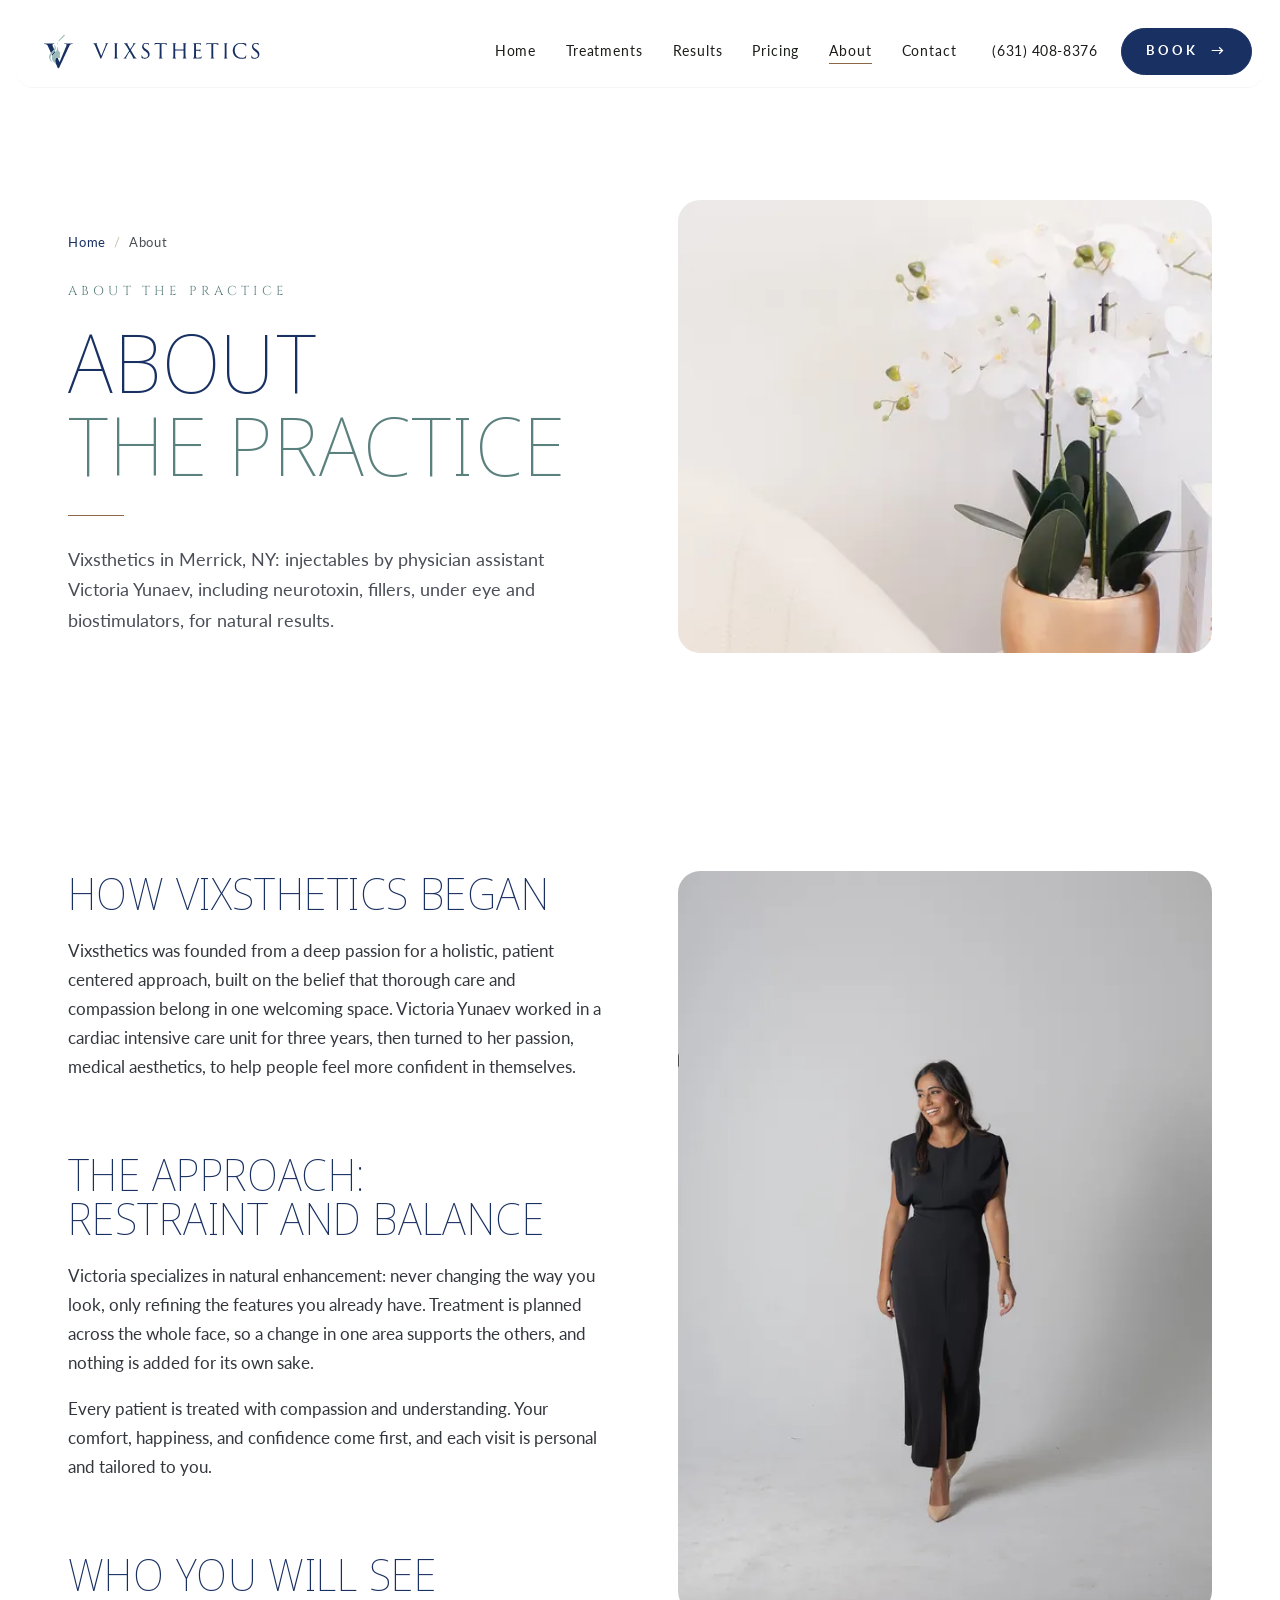
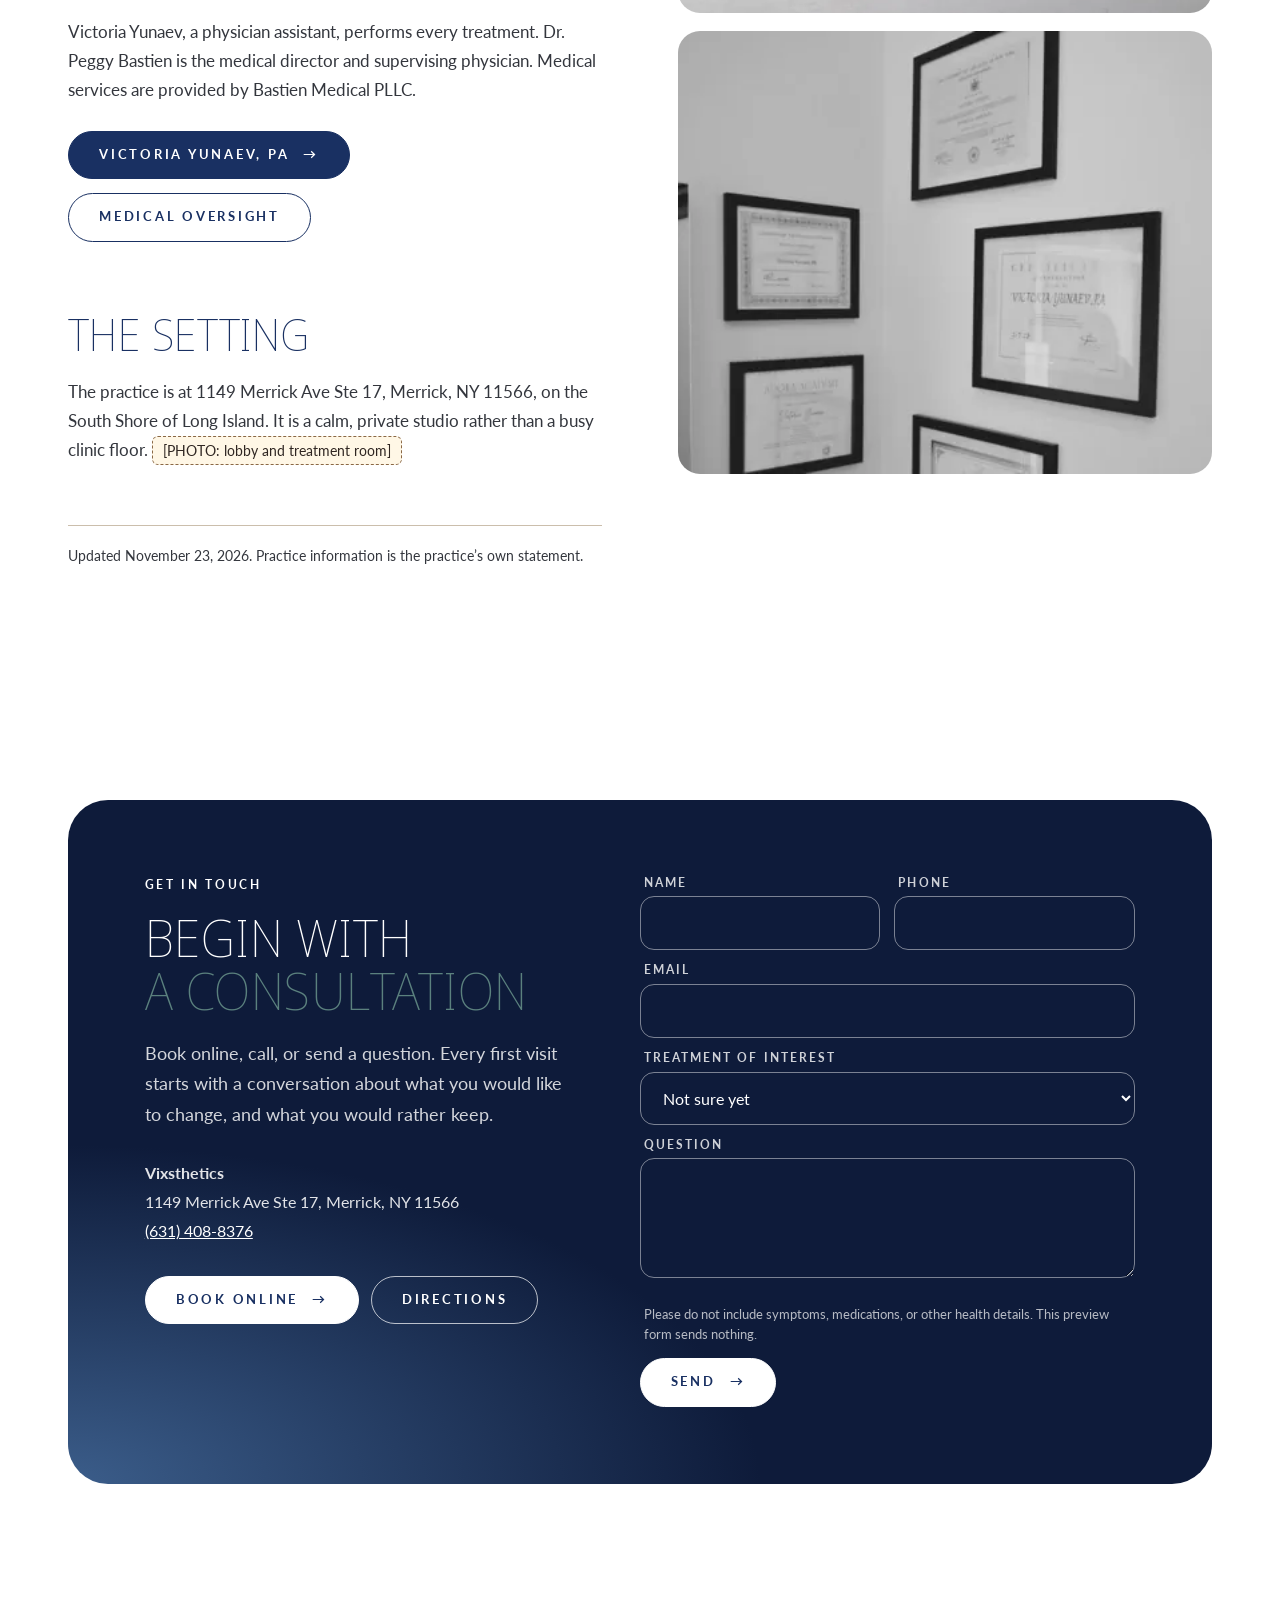
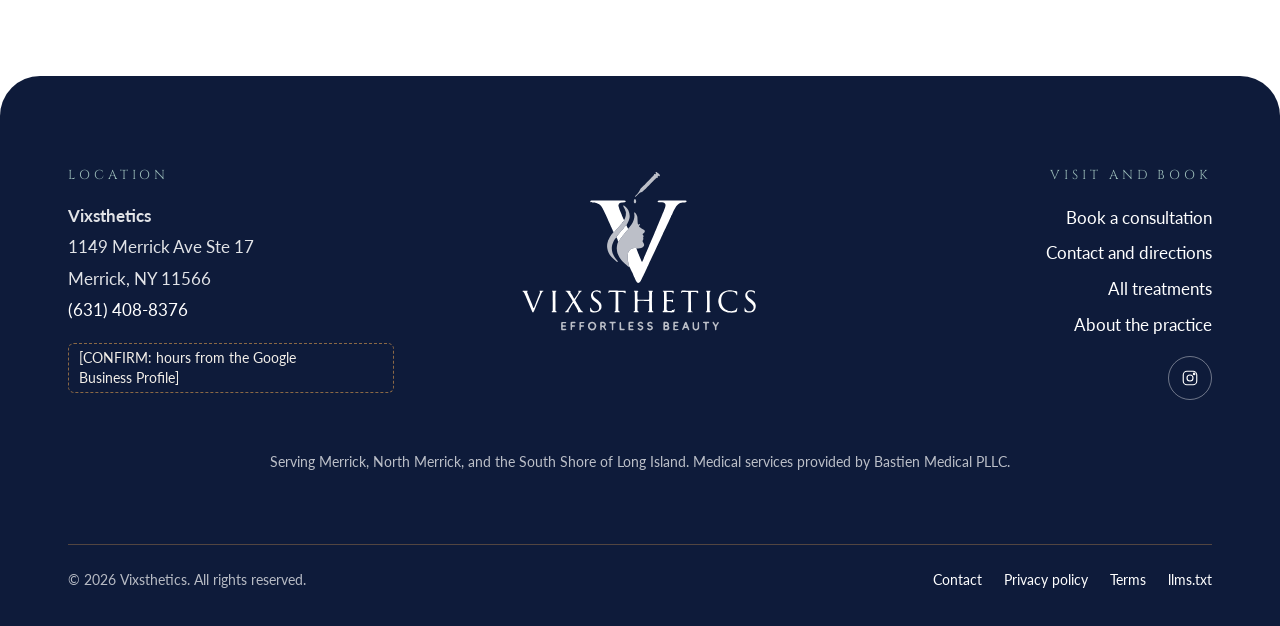
==== vixsthetics/about/index.html @ f8a54ae7 "vixsthetics: add preview site (home, treatments, pricing, about, bios, contact, results, book) Layou" ====
<!doctype html>
<html lang="en">
<head>
<meta charset="utf-8">
<meta name="viewport" content="width=device-width, initial-scale=1">
<meta name="robots" content="noindex, nofollow">
<title>About Vixsthetics, Merrick, NY Medical Aesthetics</title>
<meta name="description" content="Vixsthetics in Merrick, NY: injectables by physician assistant Victoria Yunaev, including neurotoxin, fillers, under eye and biostimulators, for natural results.">
<link rel="canonical" href="https://vixsthetics.com/about/">
<meta name="color-scheme" content="light">
<meta name="theme-color" content="#ffffff">
<meta property="og:type" content="website">
<meta property="og:site_name" content="Vixsthetics">
<meta property="og:title" content="About Vixsthetics, Merrick, NY Medical Aesthetics">
<meta property="og:description" content="Vixsthetics in Merrick, NY: injectables by physician assistant Victoria Yunaev, including neurotoxin, fillers, under eye and biostimulators, for natural results.">
<meta property="og:url" content="https://vixsthetics.com/about/">
<meta property="og:image" content="https://vixsthetics.com/assets/og/about.jpg">
<meta property="og:image:width" content="1200">
<meta property="og:image:height" content="630">
<meta property="og:locale" content="en_US">
<meta name="twitter:card" content="summary_large_image">
<meta name="twitter:title" content="About Vixsthetics, Merrick, NY Medical Aesthetics">
<meta name="twitter:description" content="Vixsthetics in Merrick, NY: injectables by physician assistant Victoria Yunaev, including neurotoxin, fillers, under eye and biostimulators, for natural results.">
<meta name="twitter:image" content="https://vixsthetics.com/assets/og/about.jpg">
<link rel="me" href="https://www.instagram.com/vixsthetics">
<link rel="icon" href="../assets/logo/vmark.svg" type="image/svg+xml">
<link rel="preconnect" href="https://fonts.googleapis.com">
<link rel="preconnect" href="https://fonts.gstatic.com" crossorigin>
<link rel="stylesheet" href="https://fonts.googleapis.com/css2?family=Cinzel:wght@400;500&family=Lato:wght@300;400;700&family=Noto+Sans+Display:wght@100;300&display=swap">
<link rel="preload" as="image" href="../assets/img/vixsthetics-treatment-room-detail-800.webp" fetchpriority="high"><link rel="stylesheet" href="../assets/site.css">
<script type="application/ld+json">
{
 "@context": "https://schema.org",
 "@graph": [
  {
   "@type": "WebSite",
   "@id": "https://vixsthetics.com/#website",
   "url": "https://vixsthetics.com/",
   "name": "Vixsthetics",
   "publisher": {
    "@id": "https://vixsthetics.com/#organization"
   },
   "inLanguage": "en-US"
  },
  {
   "@type": "AboutPage",
   "@id": "https://vixsthetics.com/about/#webpage",
   "url": "https://vixsthetics.com/about/",
   "name": "About Vixsthetics, Merrick, NY Medical Aesthetics",
   "description": "Vixsthetics in Merrick, NY: injectables by physician assistant Victoria Yunaev, including neurotoxin, fillers, under eye and biostimulators, for natural results.",
   "isPartOf": {
    "@id": "https://vixsthetics.com/#website"
   },
   "about": {
    "@id": "https://vixsthetics.com/#organization"
   },
   "inLanguage": "en-US",
   "dateModified": "2026-11-23",
   "primaryImageOfPage": {
    "@type": "ImageObject",
    "url": "https://vixsthetics.com/assets/og/about.jpg"
   },
   "speakable": {
    "@type": "SpeakableSpecification",
    "cssSelector": [
     ".speakable"
    ]
   },
   "breadcrumb": {
    "@id": "https://vixsthetics.com/about/#breadcrumb"
   },
   "mainEntity": {
    "@id": "https://vixsthetics.com/#organization"
   }
  },
  {
   "@type": "BreadcrumbList",
   "@id": "https://vixsthetics.com/about/#breadcrumb",
   "itemListElement": [
    {
     "@type": "ListItem",
     "position": 1,
     "name": "Home",
     "item": "https://vixsthetics.com/"
    },
    {
     "@type": "ListItem",
     "position": 2,
     "name": "About",
     "item": "https://vixsthetics.com/about/"
    }
   ]
  },
  {
   "@type": [
    "MedicalBusiness",
    "LocalBusiness"
   ],
   "@id": "https://vixsthetics.com/#organization",
   "name": "Vixsthetics",
   "alternateName": "Vixsthetics Medical Aesthetics",
   "slogan": "Effortless beauty",
   "description": "Vixsthetics in Merrick, NY: injectables by physician assistant Victoria Yunaev, including neurotoxin, fillers, under eye and biostimulators, for natural results.",
   "url": "https://vixsthetics.com/",
   "logo": {
    "@type": "ImageObject",
    "url": "https://vixsthetics.com/assets/logo/lockup.svg"
   },
   "image": "https://vixsthetics.com/assets/img/victoria-yunaev-pa-vixsthetics-merrick-ny.webp",
   "telephone": "+16314088376",
   "email": "victoriayunaev@gmail.com",
   "address": {
    "@type": "PostalAddress",
    "streetAddress": "1149 Merrick Ave Ste 17",
    "addressLocality": "Merrick",
    "addressRegion": "NY",
    "postalCode": "11566",
    "addressCountry": "US"
   },
   "hasMap": "https://www.google.com/maps/search/?api=1&query=Vixsthetics%2C+1149+Merrick+Ave+Ste+17%2C+Merrick%2C+NY+11566",
   "areaServed": [
    {
     "@type": "City",
     "name": "Merrick, NY"
    },
    {
     "@type": "City",
     "name": "North Merrick, NY"
    },
    {
     "@type": "City",
     "name": "Bellmore, NY"
    },
    {
     "@type": "City",
     "name": "Wantagh, NY"
    },
    {
     "@type": "City",
     "name": "Massapequa, NY"
    },
    {
     "@type": "City",
     "name": "Babylon, NY"
    },
    {
     "@type": "City",
     "name": "Oceanside, NY"
    },
    {
     "@type": "City",
     "name": "Long Beach, NY"
    },
    {
     "@type": "City",
     "name": "Roslyn, NY"
    },
    {
     "@type": "City",
     "name": "Great Neck, NY"
    },
    {
     "@type": "City",
     "name": "Manhasset, NY"
    },
    {
     "@type": "Place",
     "name": "South Shore of Long Island, NY"
    }
   ],
   "founder": {
    "@id": "https://vixsthetics.com/victoria-yunaev/#person"
   },
   "employee": [
    {
     "@id": "https://vixsthetics.com/victoria-yunaev/#person"
    }
   ],
   "knowsAbout": [
    "Neurotoxin treatment",
    "Full face neurotoxin treatment",
    "Lip flip",
    "Facial balancing with fillers",
    "Dermal fillers",
    "Lip filler",
    "Under eye treatment",
    "PRP",
    "PRF",
    "Biostimulators",
    "Sculptra",
    "Radiesse",
    "Microneedling",
    "IV therapy",
    "Weight loss management",
    "Hair restoration"
   ],
   "medicalSpecialty": "Dermatology",
   "sameAs": [
    "https://www.instagram.com/vixsthetics"
   ],
   "potentialAction": {
    "@type": "ReserveAction",
    "name": "Book a consultation",
    "target": {
     "@type": "EntryPoint",
     "urlTemplate": "https://vixsthetics.janeapp.com/locations/vixsthetics/book",
     "actionPlatform": [
      "http://schema.org/DesktopWebPlatform",
      "http://schema.org/MobileWebPlatform"
     ]
    }
   },
   "parentOrganization": {
    "@type": "MedicalOrganization",
    "name": "Bastien Medical PLLC"
   }
  },
  {
   "@type": "Person",
   "@id": "https://vixsthetics.com/victoria-yunaev/#person",
   "name": "Victoria Yunaev",
   "jobTitle": "Physician Assistant",
   "description": "Physician assistant and injector at Vixsthetics in Merrick, NY, who performs every treatment at the practice and previously worked for three years in a cardiac intensive care unit.",
   "image": "https://vixsthetics.com/assets/img/victoria-yunaev-portrait.webp",
   "url": "https://vixsthetics.com/victoria-yunaev/",
   "worksFor": {
    "@id": "https://vixsthetics.com/#organization"
   },
   "knowsAbout": [
    "Neurotoxin treatment",
    "Full face neurotoxin treatment",
    "Lip flip",
    "Facial balancing with fillers",
    "Dermal fillers",
    "Lip filler",
    "Under eye treatment",
    "PRP",
    "PRF",
    "Biostimulators",
    "Sculptra",
    "Radiesse",
    "Microneedling",
    "IV therapy",
    "Weight loss management",
    "Hair restoration"
   ],
   "sameAs": [
    "https://www.instagram.com/vixsthetics"
   ]
  },
  {
   "@type": "Person",
   "@id": "https://vixsthetics.com/medical-oversight/#person",
   "name": "Peggy Bastien",
   "honorificPrefix": "Dr.",
   "jobTitle": "Medical Director and Supervising Physician",
   "url": "https://vixsthetics.com/medical-oversight/",
   "alumniOf": [
    {
     "@type": "CollegeOrUniversity",
     "name": "Molloy University"
    }
   ],
   "hasCredential": [
    {
     "@type": "EducationalOccupationalCredential",
     "credentialCategory": "Board certification",
     "name": "Board certification in Obstetrics and Gynecology",
     "recognizedBy": {
      "@type": "Organization",
      "name": "American Board of Obstetrics and Gynecology"
     }
    }
   ],
   "worksFor": {
    "@type": "MedicalOrganization",
    "name": "Bastien Medical PLLC"
   },
   "affiliation": {
    "@id": "https://vixsthetics.com/#organization"
   }
  }
 ]
}
</script>
<script type="speculationrules">{"prerender":[{"source":"document","where":{"and":[{"href_matches":"/*"},{"not":{"selector_matches":"[rel~=nofollow], [target=_blank]"}}]},"eagerness":"moderate"}]}</script>
</head>
<body>
<a class="skip" href="#main">Skip to content</a>
<header class="site-header">
 <div class="bar">
  <a class="brand" href="../" aria-label="Vixsthetics home"><img class="vm" src="../assets/logo/vmark.svg" width="34" height="36" alt=""><img class="wm" src="../assets/logo/wordmark.svg" width="178" height="21" alt="Vixsthetics"></a>
  <nav class="nav" aria-label="Main"><a href=".././">Home</a><a href="../treatments/">Treatments</a><a href="../results/">Results</a><a href="../pricing/">Pricing</a><a href="../about/" aria-current="page">About</a><a href="../contact/">Contact</a></nav>
  <a class="head-tel" href="tel:+16314088376">(631) 408-8376</a>
  <a class="btn" href="../book/">Book <span class="arr" aria-hidden="true">&rarr;</span></a>
  <button class="menu-btn" type="button" aria-label="Menu" aria-expanded="false" aria-controls="mobile-menu"><span></span><span></span><span></span></button>
 </div>
</header>
<div class="mobile-menu" id="mobile-menu" inert><a href=".././">Home</a><a href="../treatments/">Treatments</a><a href="../results/">Results</a><a href="../pricing/">Pricing</a><a href="../about/">About</a><a href="../contact/">Contact</a><a class="btn light" href="../book/">Book a consultation <span class="arr" aria-hidden="true">&rarr;</span></a><a class="mm-tel" href="tel:+16314088376">(631) 408-8376</a></div>
<main id="main">
<section class="page-hero has-photo"><div class="wrap split"><div><nav class="crumbs" aria-label="Breadcrumb"><ol><li><a href="../">Home</a></li><li aria-current="page">About</li></ol></nav><p class="eyebrow">About the practice</p><h1>About <span class="h-sage">the&nbsp;practice</span></h1><hr class="rule"><p class="lead speakable">Vixsthetics in Merrick, NY: injectables by physician assistant Victoria Yunaev, including neurotoxin, fillers, under eye and biostimulators, for natural results.</p></div><div class="photo reveal d1"><img src="../assets/img/vixsthetics-treatment-room-detail-800.webp" alt="White orchids and a cream chair in the Vixsthetics studio" loading="eager" fetchpriority="high"></div></div></section><section class="pad"><div class="wrap split" style="align-items:start">
 <div class="prose reveal">
  <h2 id="how-we-began">How Vixsthetics began</h2>
  <p>Vixsthetics was founded from a deep passion for a holistic, patient centered approach, built on the belief that thorough care and compassion belong in one welcoming space. Victoria Yunaev worked in a cardiac intensive care unit for three years, then turned to her passion, medical aesthetics, to help people feel more confident in themselves.</p>
  <h2 id="approach">The approach: restraint and balance</h2>
  <p>Victoria specializes in natural enhancement: never changing the way you look, only refining the features you already have. Treatment is planned across the whole face, so a change in one area supports the others, and nothing is added for its own sake.</p>
  <p>Every patient is treated with compassion and understanding. Your comfort, happiness, and confidence come first, and each visit is personal and tailored to you.</p>
  <h2 id="who">Who you will see</h2>
  <p>Victoria Yunaev, a physician assistant, performs every treatment. Dr. Peggy Bastien is the medical director and supervising physician. Medical services are provided by Bastien Medical PLLC.</p>
  <p style="display:flex;gap:14px;flex-wrap:wrap;margin-top:26px"><a class="btn" href="../victoria-yunaev/">Victoria Yunaev, PA <span class="arr" aria-hidden="true">&rarr;</span></a><a class="btn outline" href="../medical-oversight/">Medical oversight</a></p>
  <h2 id="setting">The setting</h2>
  <p>The practice is at 1149 Merrick Ave Ste 17, Merrick, NY 11566, on the South Shore of Long Island. It is a calm, private studio rather than a busy clinic floor. <span class="ph">[PHOTO: lobby and treatment room]</span></p>
  <p class="updated">Updated <time datetime="2026-11-23">November 23, 2026</time>. Practice information is the practice&rsquo;s own statement.</p>
 </div>
 <div class="reveal d1" style="display:grid;gap:18px">
  <img src="../assets/img/victoria-yunaev-portrait-600.webp" alt="Victoria Yunaev, physician assistant, standing in a black dress" width="600" height="835" loading="lazy" style="border-radius:22px;width:100%">
  <img src="../assets/img/victoria-yunaev-certificates.webp" alt="Framed certificates on the wall at Vixsthetics" width="400" height="332" loading="lazy" style="border-radius:22px;width:100%">
 </div>
</div></section>
<section class="pad-sm"><div class="wrap"><div class="contact-card reveal">
 <div>
  <p class="label">Get in touch</p>
  <h2>Begin with <span class="h-sage">a&nbsp;consultation</span></h2>
  <p class="lead" style="margin-top:22px">Book online, call, or send a question. Every first visit starts with a conversation about what you would like to change, and what you would rather keep.</p>
  <div class="nap"><strong>Vixsthetics</strong><br>1149 Merrick Ave Ste 17, Merrick, NY 11566<br><a href="tel:+16314088376">(631) 408-8376</a></div>
  <p style="margin-top:30px;display:flex;gap:12px;flex-wrap:wrap"><a class="btn light" href="https://vixsthetics.janeapp.com/locations/vixsthetics/book" target="_blank" rel="noopener">Book online <span class="arr" aria-hidden="true">&rarr;</span></a><a class="btn ghost-light" href="../contact/">Directions</a></p>
 </div>
 <form class="f" action="#" method="post" toolname="request_consultation" tooldescription="Ask Vixsthetics in Merrick, NY a question or request a consultation. Never submit health details.">
  <div class="field"><label for="f-name">Name</label><input id="f-name" name="name" autocomplete="name" required></div>
  <div class="field"><label for="f-phone">Phone</label><input id="f-phone" name="phone" type="tel" autocomplete="tel"></div>
  <div class="field full"><label for="f-email">Email</label><input id="f-email" name="email" type="email" autocomplete="email" required></div>
  <div class="field full"><label for="f-int">Treatment of interest</label><select id="f-int" name="treatment"><option>Not sure yet</option><option>Full face neurotoxin treatment</option><option>Neurotoxin</option><option>Lip flip</option><option>Lip filler</option><option>Facial balancing with fillers</option><option>Under eye treatment</option><option>Sculptra or Radiesse</option><option>Microneedling</option><option>IV therapy</option><option>Weight loss management</option><option>Hair restoration</option></select></div>
  <div class="field full"><label for="f-msg">Question</label><textarea id="f-msg" name="message"></textarea></div>
  <input type="hidden" name="ai_source" value="">
  <p class="field full note">Please do not include symptoms, medications, or other health details. This preview form sends nothing.</p>
  <div class="field full"><button class="btn light" type="submit">Send <span class="arr" aria-hidden="true">&rarr;</span></button></div>
  <div class="thanks" role="status"><strong>Thank you.</strong> In the live site this message goes to the practice and you will hear back soon. Nothing was sent from this preview.</div>
 </form>
</div></div></section>
</main>
<footer class="site-footer">
 <div class="wrap">
  <div class="fgrid">
   <div>
    <h2>Location</h2>
    <address><strong>Vixsthetics</strong><br>1149 Merrick Ave Ste 17<br>Merrick, NY 11566<br><a href="tel:+16314088376">(631) 408-8376</a></address>
    <p style="margin:18px 0 0;color:rgba(255,255,255,.8)"><span class="ph" style="background:transparent;color:#F2EEE8;border-color:#8A6845">[CONFIRM: hours from the Google Business Profile]</span></p>
   </div>
   <img class="logo" src="../assets/logo/lockup-white.svg" width="250" height="169" alt="Vixsthetics, Effortless Beauty" loading="lazy">
   <div class="fright">
    <h2>Visit and book</h2>
    <ul class="flinks">
     <li><a href="../book/">Book a consultation</a></li>
     <li><a href="../contact/">Contact and directions</a></li>
     <li><a href="../treatments/">All treatments</a></li>
     <li><a href="../about/">About the practice</a></li>
    </ul>
    <div class="socials"><a href="https://www.instagram.com/vixsthetics" rel="me noopener" target="_blank" aria-label="Vixsthetics on Instagram"><svg viewBox="0 0 24 24" fill="none" stroke="currentColor" stroke-width="1.5" aria-hidden="true"><rect x="3" y="3" width="18" height="18" rx="5"/><circle cx="12" cy="12" r="4"/><circle cx="17.5" cy="6.5" r="1" fill="currentColor"/></svg></a></div>
   </div>
  </div>
  <p style="margin:50px 0 0;font-size:14px;color:rgba(255,255,255,.72);text-align:center">Serving Merrick, North Merrick, and the South Shore of Long Island. Medical services provided by Bastien Medical PLLC.</p>
  <div class="fbase">
   <p style="margin:0">&copy; <span data-year>2026</span> Vixsthetics. All rights reserved.</p>
   <ul><li><a href="../contact/">Contact</a></li><li><a href="../privacy-policy/">Privacy policy</a></li><li><a href="../terms/">Terms</a></li><li><a href="../llms.txt">llms.txt</a></li></ul>
  </div>
 </div>
</footer>
<a class="btn float-book" href="../book/">Book a consultation <span class="arr" aria-hidden="true">&rarr;</span></a>
<dialog class="vmodal" id="video-modal" aria-label="Video">
 <button class="close" type="button" aria-label="Close video">&times;</button>
 <div class="frame"><div><p class="eyebrow" style="color:#9ABBB8">Video placeholder</p><p class="vt"></p><p style="margin-top:14px;font-size:14px;opacity:.75">[VIDEO: to be filmed at the practice photo and video shoot. A transcript will sit under each video on the page.]</p></div></div>
 <p class="sum"></p>
</dialog>
<script src="../assets/site.js" defer></script>
</body>
</html>
---- vixsthetics/assets/site.css ----
/* Vixsthetics preview theme. Light mode only. Brand board V2 (10/15/2026). */
:root{
  color-scheme: light;
  --navy:#193062; --ink-navy:#0E1B3A; --umber:#2F2622; --cognac:#8A6845;
  --stone:#CBBEAC; --bone:#F2EEE8; --ink:#1B1D1A; --sage:#9ABBB8; --sage-text:#5B817E; --white:#fff;
  --muted:#4A4E57;
  --display:"Noto Sans Display", "Helvetica Neue", Arial, sans-serif;
  --body:"Lato", "Helvetica Neue", Arial, sans-serif;
  --accent:"Cinzel", Georgia, serif;
  --radius:22px; --radius-lg:40px;
  --wrap:1240px; --gutter:clamp(16px,4vw,48px);
  --ease:cubic-bezier(.22,.61,.36,1);
}
*,*::before,*::after{box-sizing:border-box}
html{-webkit-text-size-adjust:100%;scroll-behavior:smooth;scroll-padding-top:110px}
body{margin:0;background:var(--white);color:var(--ink);font:400 17px/1.7 var(--body);-webkit-font-smoothing:antialiased;overflow-x:hidden}
img,video,svg{display:block;max-width:100%;height:auto}
a{color:inherit}
p,li{text-wrap:pretty}
h1,h2,h3,h4{text-wrap:balance;margin:0;font-family:var(--display);font-weight:100;text-transform:uppercase;letter-spacing:.01em;line-height:1.02;color:var(--navy)}
h1{font-size:clamp(44px,7.2vw,104px)}
h2{font-size:clamp(36px,5.2vw,76px)}
h3{font-size:clamp(22px,2.2vw,30px);font-weight:300;line-height:1.12}
.h-sage{color:var(--sage-text);display:block}
.dark .h-sage,.on-dark .h-sage{color:var(--sage)}
.lead{font-size:clamp(17px,1.4vw,19px);color:var(--muted);max-width:60ch}
.dark .lead,.on-dark .lead{color:rgba(255,255,255,.82)}
.wrap{width:100%;max-width:var(--wrap);margin:0 auto;padding:0 var(--gutter)}
.skip{position:absolute;left:-9999px;top:0;z-index:100;background:var(--navy);color:#fff;padding:12px 18px}
.skip:focus{left:16px;top:16px}
:focus-visible{outline:2px solid var(--cognac);outline-offset:3px}

/* Labels and eyebrows: never headings */
.label{font:700 12px/1.4 var(--body);letter-spacing:.22em;text-transform:uppercase;color:var(--navy);margin:0 0 18px}
.eyebrow{font:400 13px/1.4 var(--accent);letter-spacing:.32em;text-transform:uppercase;color:var(--sage-text);margin:0 0 20px}
.dark .label,.on-dark .label{color:#fff}
.dark .eyebrow,.on-dark .eyebrow{color:var(--sage)}
.rule{width:56px;height:1px;background:var(--cognac);border:0;margin:28px 0}
.center{text-align:center}.center .rule{margin-left:auto;margin-right:auto}.center .lead{margin-left:auto;margin-right:auto}

/* Buttons */
.btn{--bg:var(--navy);--fg:#fff;display:inline-flex;align-items:center;gap:14px;padding:17px 30px;border:1px solid var(--bg);background:var(--bg);color:var(--fg);font:700 12.5px/1 var(--body);letter-spacing:.22em;text-transform:uppercase;text-decoration:none;border-radius:999px;cursor:pointer;transition:background .35s var(--ease),color .35s var(--ease),border-color .35s var(--ease),transform .35s var(--ease)}
.btn .arr{display:inline-block;transition:transform .35s var(--ease)}
.btn:hover .arr{transform:translateX(5px)}
.btn:hover{background:var(--ink-navy);border-color:var(--ink-navy)}
.btn.outline{--bg:transparent;--fg:var(--navy);border-color:var(--navy)}
.btn.outline:hover{background:var(--navy);color:#fff}
.btn.light{--bg:#fff;--fg:var(--navy)}
.btn.light:hover{background:var(--bone);border-color:var(--bone)}
.btn.ghost-light{--bg:transparent;--fg:#fff;border-color:rgba(255,255,255,.7)}
.btn.ghost-light:hover{background:#fff;color:var(--navy);border-color:#fff}
.textlink{font:700 12.5px/1 var(--body);letter-spacing:.2em;text-transform:uppercase;text-decoration:none;color:var(--navy);position:relative;padding-bottom:8px;display:inline-flex;gap:10px}
.textlink::after{content:"";position:absolute;left:0;bottom:0;height:1px;width:100%;background:var(--cognac);transform-origin:left;transition:transform .4s var(--ease)}
.textlink:hover::after{transform:scaleX(.35)}
.on-dark .textlink,.dark .textlink{color:#fff}

/* Header: floating pill */
.site-header{position:fixed;top:16px;left:16px;right:16px;z-index:50;transition:transform .45s var(--ease)}
.site-header .bar{display:flex;align-items:center;gap:24px;max-width:1408px;margin:0 auto;background:rgba(255,255,255,.97);border-radius:18px;padding:12px 12px 12px 26px;box-shadow:0 1px 0 rgba(14,27,58,.04);transition:box-shadow .4s var(--ease)}
.scrolled .site-header .bar{box-shadow:0 14px 40px -18px rgba(14,27,58,.35)}
.brand{display:flex;align-items:center;gap:12px;text-decoration:none;flex-shrink:0}
.brand .vm{width:34px;height:auto}
.brand .wm{width:178px;height:auto}
.nav{display:flex;gap:6px;margin-left:auto}
.nav a{position:relative;font:400 14px/1 var(--body);letter-spacing:.06em;text-decoration:none;color:var(--ink);padding:12px 12px;border-radius:10px;transition:background .25s}
.nav a::after{content:"";position:absolute;left:12px;right:12px;bottom:6px;height:1px;background:var(--cognac);transform:scaleX(0);transform-origin:left;transition:transform .35s var(--ease)}
.nav a:hover::after,.nav a[aria-current="page"]::after{transform:scaleX(1)}
.head-tel{font:400 14px/1 var(--body);letter-spacing:.04em;text-decoration:none;color:var(--ink);white-space:nowrap}
.head-tel:hover{color:var(--navy)}
.site-header .btn{padding:16px 24px}
.menu-btn{display:none;margin-left:auto;width:48px;height:48px;border-radius:12px;border:1px solid var(--stone);background:#fff;cursor:pointer;position:relative}
.menu-btn span{position:absolute;left:14px;right:14px;height:1.5px;background:var(--navy);transition:transform .35s var(--ease),opacity .2s}
.menu-btn span:nth-child(1){top:18px}.menu-btn span:nth-child(2){top:23.5px}.menu-btn span:nth-child(3){top:29px}
.menu-open .menu-btn span:nth-child(1){transform:translateY(5.5px) rotate(45deg)}
.menu-open .menu-btn span:nth-child(2){opacity:0}
.menu-open .menu-btn span:nth-child(3){transform:translateY(-5.5px) rotate(-45deg)}
.mobile-menu{position:fixed;inset:0;z-index:45;background:var(--ink-navy);color:#fff;padding:120px 28px 40px;display:flex;flex-direction:column;gap:6px;opacity:0;visibility:hidden;transform:translateY(-12px);transition:opacity .35s var(--ease),transform .35s var(--ease),visibility .35s}
.menu-open .mobile-menu{opacity:1;visibility:visible;transform:none}
.mobile-menu a{font:100 34px/1.3 var(--display);text-transform:uppercase;text-decoration:none;color:#fff;border-bottom:1px solid rgba(138,104,69,.5);padding:10px 0}
.mobile-menu .btn{margin-top:28px;justify-content:center;font-size:13px}
.mobile-menu .mm-tel{border:0;font:400 18px/1.4 var(--body);text-transform:none;margin-top:16px;color:var(--sage)}
@media (max-width:1180px){.head-tel{display:none}}
@media (max-width:1020px){.nav,.site-header .bar>.btn{display:none}.menu-btn{display:block}.site-header .bar{padding:10px 10px 10px 18px}}
@media (max-width:420px){.brand .wm{width:150px}.brand .vm{width:30px}}

/* Floating book pill (Chu-style "Contact Us") */
.float-book{position:fixed;right:20px;bottom:20px;z-index:40;box-shadow:0 18px 40px -16px rgba(14,27,58,.55);opacity:0;transform:translateY(16px);pointer-events:none;transition:opacity .4s var(--ease),transform .4s var(--ease)}
.show-float .float-book{opacity:1;transform:none;pointer-events:auto}
@media (max-width:640px){.float-book{left:16px;right:16px;bottom:14px;justify-content:center}}

/* Sections */
section{position:relative}
.pad{padding:clamp(80px,10vw,140px) 0}
.pad-sm{padding:clamp(56px,7vw,96px) 0}
.bone{background:var(--bone)}
.dark{background:var(--ink-navy);color:#fff}
.dark h1,.dark h2,.dark h3{color:#fff}
.round-top{border-radius:var(--radius-lg) var(--radius-lg) 0 0;margin-top:calc(var(--radius-lg) * -1);z-index:2}
.split{display:grid;grid-template-columns:1fr 1fr;gap:clamp(32px,6vw,96px);align-items:center}
@media (max-width:860px){.split{grid-template-columns:1fr}}

/* Hero (home): sticky photo stack, panel slides over it */
.hero{position:relative;height:150vh;margin-bottom:-50vh}
.hero-stage{position:sticky;top:0;height:100vh;min-height:620px;overflow:hidden;background:var(--ink-navy);display:grid;place-items:center;text-align:center;color:#fff}
.hero-slides{position:absolute;inset:0}
.hero-slides img{position:absolute;inset:0;width:100%;height:100%;object-fit:cover;opacity:0;transform:scale(1.08);transition:opacity 1.6s ease}
.hero-slides img.on{opacity:1;animation:kenburns 9s linear forwards}
@keyframes kenburns{from{transform:scale(1.08)}to{transform:scale(1.0)}}
.hero-stage::after{content:"";position:absolute;inset:0;background:linear-gradient(180deg,rgba(14,27,58,.66) 0%,rgba(14,27,58,.56) 45%,rgba(14,27,58,.82) 100%)}
.hero-copy{position:relative;z-index:2;padding:120px var(--gutter) 60px;max-width:1100px}
.hero-copy h1{font:400 15px/1.5 var(--body);letter-spacing:.14em;text-transform:uppercase;color:#fff;margin:0 0 28px}
.hero-copy .display{font:100 clamp(46px,8vw,118px)/1 var(--display);text-transform:uppercase;letter-spacing:.01em;margin:0;text-wrap:balance}
.hero-copy .display .h-sage{color:var(--sage)}
.hero-copy .sig{font:400 clamp(14px,1.4vw,17px)/1.5 var(--accent);letter-spacing:.3em;text-transform:uppercase;margin:34px 0 0;color:rgba(255,255,255,.9)}
.hero-copy .actions{display:flex;gap:14px;justify-content:center;flex-wrap:wrap;margin-top:40px}
.ph-chip{position:absolute;z-index:3;left:20px;bottom:20px;font:400 12px/1.4 var(--body);letter-spacing:.04em;color:rgba(255,255,255,.85);background:rgba(14,27,58,.6);border:1px dashed rgba(255,255,255,.45);padding:8px 12px;border-radius:8px;max-width:calc(100% - 40px)}

/* Wheel of treatment names (Chu "LASIK / PRK" picker) */
.panel{position:relative;z-index:3;background:radial-gradient(120% 80% at 0% 40%,#2a4877 0%,var(--ink-navy) 55%);color:#fff;border-radius:var(--radius-lg) var(--radius-lg) 0 0;padding:clamp(70px,9vw,120px) 0 clamp(70px,9vw,120px)}
.wheel{position:relative;height:330px;max-width:820px;margin:0 auto 90px;overflow:hidden;mask-image:linear-gradient(180deg,transparent,#000 30%,#000 70%,transparent)}
.wheel-pill{position:absolute;left:0;right:0;top:50%;height:84px;transform:translateY(-50%);border-radius:999px;background:linear-gradient(90deg,rgba(154,187,184,.75) 0%,rgba(42,72,119,.6) 55%,rgba(14,27,58,.4) 100%)}
.wheel ul{list-style:none;margin:0;padding:0;position:absolute;left:0;right:0;top:50%;transition:transform .9s var(--ease)}
.wheel li{height:84px;display:flex;align-items:center;justify-content:center;font:100 clamp(24px,3.4vw,40px)/1 var(--display);text-transform:uppercase;letter-spacing:.06em;color:#fff;opacity:.28;filter:blur(2.5px);transition:opacity .9s var(--ease),filter .9s var(--ease)}
.wheel li.on{opacity:1;filter:none}
.wheel li a{text-decoration:none}

/* Provider strip with overlapping portrait */
.provider-head{display:flex;justify-content:space-between;align-items:end;gap:24px;flex-wrap:wrap;margin-bottom:36px}
.provider-head h2{font-size:clamp(34px,4.4vw,60px)}
.pgrid{display:grid;grid-template-columns:repeat(3,1fr);gap:18px;position:relative}
.pcard{background:#fff;color:var(--ink);border-radius:var(--radius);padding:34px 32px;min-height:220px;transition:transform .5s var(--ease),box-shadow .5s var(--ease)}
.pcard:hover{transform:translateY(-6px);box-shadow:0 30px 60px -30px rgba(0,0,0,.5)}
.pcard h3{font-size:clamp(21px,1.9vw,26px);margin-bottom:12px}
.pcard p{margin:0;color:var(--muted);font-size:15.5px;line-height:1.65}
.pcard.photo{grid-row:span 2;padding:0;overflow:hidden;position:relative;background:var(--bone)}
.pcard.photo img{width:100%;height:100%;object-fit:cover;object-position:50% 20%;transition:transform 1.2s var(--ease)}
.pcard.photo:hover img{transform:scale(1.04)}
.pcard.photo .cap{position:absolute;left:0;right:0;bottom:0;padding:70px 28px 26px;background:linear-gradient(180deg,transparent,rgba(14,27,58,.85));color:#fff}
.pcard.photo .cap p{color:#fff;margin:0;font:400 13px/1.5 var(--body);letter-spacing:.18em;text-transform:uppercase}
.pcard.photo .cap strong{display:block;font:100 30px/1.1 var(--display);letter-spacing:.02em;margin-bottom:6px}
@media (max-width:960px){.pgrid{grid-template-columns:1fr 1fr}.pcard.photo{grid-row:span 1;grid-column:1/-1;aspect-ratio:4/3}}
@media (max-width:600px){.pgrid{grid-template-columns:1fr}.pcard{min-height:0}}

/* Product name marquee */
.marquee{overflow:hidden;margin-top:70px;mask-image:linear-gradient(90deg,transparent,#000 12%,#000 88%,transparent)}
.marquee-track{display:flex;gap:70px;width:max-content;animation:marquee 38s linear infinite}
.marquee span{font:400 clamp(16px,1.6vw,20px)/1 var(--accent);letter-spacing:.3em;text-transform:uppercase;color:rgba(255,255,255,.75);white-space:nowrap}
.marquee span::before{content:"";display:inline-block;width:6px;height:6px;border-radius:50%;background:var(--cognac);margin-right:70px;vertical-align:middle;transform:translateY(-3px)}
@keyframes marquee{to{transform:translateX(-50%)}}
.marquee:hover .marquee-track{animation-play-state:paused}

/* Video CTA (rounded corners, Watch button) */
.vcta{position:relative;min-height:min(82vh,780px);display:grid;place-items:center;text-align:center;color:#fff;overflow:hidden;border-radius:var(--radius-lg) var(--radius-lg) 0 0;z-index:3;margin-top:calc(var(--radius-lg)*-1)}
.vcta.invert{border-radius:0 0 var(--radius-lg) var(--radius-lg);margin-top:0}
.vcta>img{position:absolute;inset:0;width:100%;height:100%;object-fit:cover;transform:scale(1.06);transition:transform 1.6s var(--ease)}
.vcta.in-view>img{transform:scale(1)}
.vcta::after{content:"";position:absolute;inset:0;background:linear-gradient(180deg,rgba(14,27,58,.62),rgba(14,27,58,.8))}
.vcta .inner{position:relative;z-index:2;padding:110px var(--gutter)}
.vcta h2{color:#fff}
.watch{display:inline-flex;align-items:center;gap:18px;margin-top:34px;background:none;border:0;color:#fff;cursor:pointer;font:400 15px/1 var(--body);letter-spacing:.06em}
.watch .play{width:62px;height:62px;border-radius:50%;border:1px solid rgba(255,255,255,.7);display:grid;place-items:center;transition:transform .45s var(--ease),background .45s var(--ease)}
.watch .play svg{width:18px;height:18px;margin-left:3px;fill:#fff;transition:fill .3s}
.watch:hover .play{transform:scale(1.1);background:#fff}
.watch:hover .play svg{fill:var(--navy)}
.watch b{font-weight:700}

/* Rotating line */
.rotator{display:inline-grid;vertical-align:top}
.rotator span{grid-area:1/1;opacity:0;transform:translateY(24px);transition:opacity .7s var(--ease),transform .7s var(--ease)}
.rotator span.on{opacity:1;transform:none}
.rotator span.out{opacity:0;transform:translateY(-24px)}

/* Signature cards */
.sig-grid{display:grid;grid-template-columns:1fr 1fr;gap:22px;margin-top:56px}
.sig-card{position:relative;border-radius:var(--radius);overflow:hidden;min-height:520px;display:flex;align-items:flex-end;color:#fff;text-decoration:none;isolation:isolate}
.sig-card img{position:absolute;inset:0;width:100%;height:100%;object-fit:cover;z-index:-2;transition:transform 1.2s var(--ease)}
.sig-card::before{content:"";position:absolute;inset:0;z-index:-1;background:linear-gradient(180deg,rgba(14,27,58,0) 30%,rgba(14,27,58,.88))}
.sig-card:hover img{transform:scale(1.05)}
.sig-card .body{padding:36px}
.sig-card .mark{display:inline-block;font:700 11px/1 var(--body);letter-spacing:.24em;text-transform:uppercase;border:1px solid rgba(255,255,255,.6);padding:9px 14px;border-radius:999px;margin-bottom:22px}
.sig-card h3{color:#fff;font-size:clamp(30px,3vw,44px);font-weight:100;margin-bottom:14px}
.sig-card p{margin:0 0 22px;color:rgba(255,255,255,.86);max-width:46ch}
.sig-card .textlink{color:#fff}
.ph-img{background:repeating-linear-gradient(135deg,#e9e3da 0 14px,#efe9e1 14px 28px);display:grid;place-items:center;color:var(--umber);font:400 13px/1.5 var(--body);text-align:center;padding:20px}
.sig-card .ph-note{position:absolute;top:18px;left:18px;font:400 12px/1.3 var(--body);background:rgba(14,27,58,.6);border:1px dashed rgba(255,255,255,.5);padding:7px 10px;border-radius:8px}
@media (max-width:800px){.sig-grid{grid-template-columns:1fr}.sig-card{min-height:440px}}

/* Expanding accordion cards (Chu hover cards) */
.xcards{display:flex;gap:14px;height:520px;margin-top:56px}
.xcard{position:relative;flex:1;border-radius:var(--radius);overflow:hidden;background:var(--ink-navy);color:#fff;text-decoration:none;transition:flex .7s var(--ease);isolation:isolate;min-width:0}
.xcard img{position:absolute;inset:0;width:100%;height:100%;object-fit:cover;z-index:-2;opacity:0;transform:scale(1.08);transition:opacity .7s var(--ease),transform 1.2s var(--ease)}
.xcard::before{content:"";position:absolute;inset:0;z-index:-1;background:linear-gradient(180deg,rgba(14,27,58,.15),rgba(14,27,58,.9));opacity:0;transition:opacity .7s}
.xcard .in{position:absolute;left:0;right:0;bottom:0;padding:28px 22px}
.xcard .textlink{color:#fff}
.xcard .num{font:400 13px/1 var(--accent);letter-spacing:.2em;color:var(--sage);display:block;margin-bottom:auto}
.xcard .ico{width:52px;height:52px;border-radius:50%;border:1px solid rgba(154,187,184,.6);display:grid;place-items:center;margin-bottom:22px}
.xcard .ico svg{width:24px;height:24px;stroke:var(--sage);fill:none;stroke-width:1.2}
.xcard h3{color:#fff;font-size:clamp(17px,1.45vw,24px);margin-bottom:10px;hyphens:auto;-webkit-hyphens:auto;overflow-wrap:break-word}
.xcard .tag{margin:0;color:rgba(255,255,255,.85);font-size:15px}
.xcard .more{max-height:0;opacity:0;overflow:hidden;transition:max-height .7s var(--ease),opacity .5s .1s}
.xcard .more p{margin:12px 0 16px;color:rgba(255,255,255,.85);font-size:15px;max-width:40ch}
.xcards:not(:hover) .xcard.def,.xcard:hover,.xcard:focus-visible{flex:2.3}
.xcards:not(:hover) .xcard.def img,.xcard:hover img,.xcard:focus-visible img{opacity:1;transform:scale(1)}
.xcards:not(:hover) .xcard.def::before,.xcard:hover::before,.xcard:focus-visible::before{opacity:1}
.xcards:not(:hover) .xcard.def .more,.xcard:hover .more,.xcard:focus-visible .more{max-height:220px;opacity:1}
@media (max-width:900px){.xcards{flex-direction:column;height:auto}.xcard{min-height:300px;flex:none}.xcard img,.xcard::before{opacity:1!important;transform:none!important}.xcard .more{max-height:none!important;opacity:1!important}}

/* Testimonial pill carousel */
.quotes{position:relative;text-align:center;overflow:hidden;padding:40px 0}
.qmark{font:400 120px/0.6 var(--accent);color:var(--sage);display:block;height:60px;margin-bottom:30px}
.qtrack{display:flex;transition:transform .8s var(--ease)}
.qslide{flex:0 0 100%;padding:0 var(--gutter);display:grid;place-items:center}
.qpill{max-width:780px;padding:38px 56px;border-radius:999px;background:linear-gradient(90deg,rgba(154,187,184,.32),rgba(255,255,255,.06));font:300 clamp(19px,2vw,26px)/1.45 var(--body);color:#fff;transition:filter .8s,opacity .8s}
.qslide:not(.on) .qpill{filter:blur(4px);opacity:.35}
.qwho{margin-top:20px;font:700 12px/1 var(--body);letter-spacing:.22em;text-transform:uppercase;color:var(--sage)}
.qctrl{display:flex;gap:14px;justify-content:center;align-items:center;margin-top:36px}
.qbtn{width:46px;height:46px;border-radius:50%;border:1px solid rgba(255,255,255,.5);background:transparent;color:#fff;cursor:pointer;font-size:18px;transition:background .3s,color .3s}
.qbtn:hover{background:#fff;color:var(--navy)}
@media (max-width:640px){.qpill{border-radius:28px;padding:30px 26px}}

/* Tabs module with info cards */
.tabs{position:relative;border-radius:var(--radius-lg);overflow:hidden;color:#fff;min-height:640px;display:grid;grid-template-columns:1.25fr 1fr;isolation:isolate}
.tabs>img{position:absolute;inset:0;width:100%;height:100%;object-fit:cover;z-index:-2}
.tabs::before{content:"";position:absolute;inset:0;z-index:-1;background:linear-gradient(90deg,rgba(14,27,58,.88) 0%,rgba(14,27,58,.55) 60%,rgba(14,27,58,.35) 100%)}
.tabs .left{padding:clamp(40px,5vw,70px);display:flex;flex-direction:column;justify-content:flex-end}
.tabs h2{color:#fff;font-size:clamp(34px,4vw,58px);margin-bottom:24px}
.tablist{display:grid;grid-template-columns:repeat(3,1fr);gap:16px;margin-top:40px;border-top:1px solid rgba(255,255,255,.3)}
.tab{background:none;border:0;border-top:2px solid transparent;margin-top:-1px;color:rgba(255,255,255,.6);text-align:left;padding:18px 4px 0;cursor:pointer;font:inherit;transition:color .3s,border-color .3s}
.tab strong{display:block;font:700 14px/1.3 var(--body);letter-spacing:.18em;text-transform:uppercase;margin-bottom:6px}
.tab span{font-size:13.5px;line-height:1.45;display:block}
.tab[aria-selected="true"],.tab:hover{color:#fff;border-top-color:var(--sage)}
.tabpanel{padding:clamp(24px,3vw,40px);align-self:center}
.tabpanel[hidden]{display:none}
.icards{background:rgba(255,255,255,.14);backdrop-filter:blur(6px);border-radius:var(--radius);padding:14px;display:grid;gap:12px;animation:tabIn .6s var(--ease)}
@keyframes tabIn{from{opacity:0;transform:translateY(14px)}to{opacity:1;transform:none}}
.icard{background:#fff;color:var(--ink);border-radius:14px;padding:18px 22px}
.icard p{margin:0;font-size:15px;line-height:1.55;color:var(--muted)}
.icard .k{font:700 12px/1.3 var(--body);letter-spacing:.16em;text-transform:uppercase;color:var(--navy);margin-bottom:6px}
@media (max-width:900px){.tabs{grid-template-columns:1fr}.tablist{grid-template-columns:1fr}.tab{padding:14px 4px}}

/* Quote banner */
.quote-band{position:relative;overflow:hidden;border-radius:var(--radius-lg) var(--radius-lg) 0 0;color:#fff;background:var(--ink-navy);margin-top:calc(var(--radius-lg)*-1);z-index:3}
.quote-band .split{min-height:560px}
.quote-band .photo{align-self:stretch;position:relative;min-height:420px}
.quote-band .photo img{position:absolute;inset:0;width:100%;height:100%;object-fit:cover;object-position:40% 30%}
.quote-band blockquote{margin:0;padding:clamp(40px,6vw,90px) var(--gutter) clamp(40px,6vw,90px) 0}
.quote-band blockquote p{font:100 clamp(30px,3.4vw,50px)/1.15 var(--display);text-transform:uppercase;margin:0}
.quote-band blockquote p .h-sage{color:var(--sage);display:inline}
.quote-band cite{display:block;margin-top:26px;font:400 14px/1.5 var(--accent);letter-spacing:.24em;text-transform:uppercase;font-style:normal;color:var(--sage)}
@media (max-width:860px){.quote-band blockquote{padding:40px var(--gutter) 70px}}

/* Grid tiles */
.tiles{display:grid;grid-template-columns:1.1fr 1fr;grid-template-rows:1fr 1fr;gap:18px;height:620px}
.tile{position:relative;border-radius:var(--radius);overflow:hidden;color:#fff;text-decoration:none;display:flex;align-items:flex-end;padding:30px;isolation:isolate;background:var(--navy)}
.tile:first-child{grid-row:span 2}
.tile img{position:absolute;inset:0;width:100%;height:100%;object-fit:cover;z-index:-2;transition:transform 1.2s var(--ease)}
.tile::before{content:"";position:absolute;inset:0;z-index:-1;background:linear-gradient(180deg,rgba(14,27,58,.15),rgba(14,27,58,.85))}
.tile:hover img{transform:scale(1.06)}
.tile h3{color:#fff;font-size:clamp(24px,2.4vw,34px)}
.tile p{margin:8px 0 0;color:rgba(255,255,255,.85);font-size:15px}
.tile .arrow{position:absolute;top:24px;right:24px;width:46px;height:46px;border-radius:50%;border:1px solid rgba(255,255,255,.6);display:grid;place-items:center;transition:transform .45s var(--ease),background .45s}
.tile:hover .arrow{transform:rotate(-45deg);background:#fff;color:var(--navy)}
@media (max-width:800px){.tiles{grid-template-columns:1fr;grid-template-rows:none;height:auto}.tile{min-height:280px}.tile:first-child{grid-row:auto;min-height:380px}}

/* Quick answers / FAQ */
.faq{max-width:900px;margin:48px auto 0}
.faq details{border-top:1px solid var(--stone);padding:4px 0}
.faq details:last-child{border-bottom:1px solid var(--stone)}
.faq summary{list-style:none;cursor:pointer;display:flex;justify-content:space-between;gap:24px;align-items:center;padding:22px 0;font:400 clamp(18px,1.6vw,21px)/1.4 var(--body);color:var(--navy)}
.faq summary::-webkit-details-marker{display:none}
.faq summary .pm{flex:0 0 36px;height:36px;border-radius:50%;border:1px solid var(--stone);position:relative;transition:transform .4s var(--ease),background .3s}
.faq summary .pm::before,.faq summary .pm::after{content:"";position:absolute;left:50%;top:50%;width:12px;height:1px;background:var(--navy);transform:translate(-50%,-50%)}
.faq summary .pm::after{transform:translate(-50%,-50%) rotate(90deg);transition:transform .4s var(--ease)}
.faq details[open] summary .pm{background:var(--navy)}
.faq details[open] summary .pm::before,.faq details[open] summary .pm::after{background:#fff}
.faq details[open] summary .pm::after{transform:translate(-50%,-50%) rotate(0)}
.faq summary:hover{color:var(--ink-navy)}
.faq .a{padding:0 60px 24px 0;color:var(--muted)}
.faq .a p{margin:0 0 10px}

/* Contact card with form */
.contact-card{background:radial-gradient(110% 90% at 0% 100%,#3b5d8a 0%,var(--ink-navy) 55%);color:#fff;border-radius:var(--radius-lg);padding:clamp(36px,6vw,80px);display:grid;grid-template-columns:1fr 1.15fr;gap:clamp(30px,5vw,70px)}
.contact-card h2{color:#fff;font-size:clamp(34px,4vw,58px)}
.contact-card .nap{margin-top:30px;font-size:16px;line-height:1.8;color:rgba(255,255,255,.88)}
.contact-card .nap a{color:#fff}
form.f{display:grid;grid-template-columns:1fr 1fr;gap:14px}
.f .full{grid-column:1/-1}
.f label{display:block;font:700 11.5px/1 var(--body);letter-spacing:.18em;text-transform:uppercase;color:rgba(255,255,255,.8);margin:0 0 8px 4px}
.f input,.f select,.f textarea{width:100%;font:400 16px/1.4 var(--body);color:#fff;background:transparent;border:1px solid rgba(255,255,255,.45);border-radius:14px;padding:15px 18px;transition:border-color .3s,background .3s}
.f select option{color:var(--ink)}
.f textarea{min-height:120px;resize:vertical}
.f input:focus,.f select:focus,.f textarea:focus{outline:none;border-color:var(--sage);background:rgba(255,255,255,.06)}
.f .note{font-size:13px;line-height:1.5;color:rgba(255,255,255,.7);margin:4px 4px 0}
.f .btn{justify-self:start}
.thanks{display:none;grid-column:1/-1;border:1px solid var(--sage);border-radius:16px;padding:22px 24px;background:rgba(154,187,184,.12)}
.f.sent .thanks{display:block}
.f.sent .field{display:none}
.light-form .f label{color:var(--navy)}
.light-form .f input,.light-form .f select,.light-form .f textarea{color:var(--ink);border-color:var(--stone);background:#fff}
.light-form .f .note{color:var(--muted)}
.light-form .thanks{background:var(--bone)}
@media (max-width:900px){.contact-card{grid-template-columns:1fr}}
@media (max-width:520px){form.f{grid-template-columns:1fr}}

/* Inner page hero */
.page-hero{padding:calc(110px + clamp(50px,7vw,100px)) 0 clamp(60px,7vw,100px);background:var(--bone);position:relative;overflow:hidden}
.page-hero.has-photo{background:var(--white)}
.page-hero .split{align-items:end}
.page-hero h1{font-size:clamp(44px,6.4vw,96px)}
.page-hero .photo{border-radius:var(--radius);overflow:hidden;aspect-ratio:4/3.4;background:var(--bone)}
.page-hero .photo img{width:100%;height:100%;object-fit:cover}
.crumbs{font:400 13px/1.4 var(--body);letter-spacing:.06em;margin:0 0 30px;color:var(--muted)}
.crumbs ol{list-style:none;margin:0;padding:0;display:flex;flex-wrap:wrap;gap:8px}
.crumbs li+li::before{content:"/";margin-right:8px;color:var(--stone)}
.crumbs a{text-decoration:none;color:var(--navy)}
.crumbs a:hover{text-decoration:underline}

/* Prose */
.prose{max-width:760px}
.prose h2{font-size:clamp(30px,3.4vw,46px);margin:70px 0 22px}
.prose h2:first-child{margin-top:0}
.prose h3{margin:36px 0 12px}
.prose p,.prose li{color:#33363d}
.prose ul{padding-left:20px}
.prose li{margin:6px 0}
.toc{background:var(--bone);border-radius:var(--radius);padding:26px 30px;margin:0 0 50px}
.toc p{margin:0 0 10px}
.toc ol{margin:0;padding-left:20px}
.toc a{color:var(--navy)}
.updated{font-size:14px;color:var(--muted);border-top:1px solid var(--stone);padding-top:18px;margin-top:60px}
.ph{display:inline-block;background:#fff7e6;border:1px dashed var(--cognac);color:var(--umber);font:400 14px/1.4 var(--body);padding:4px 10px;border-radius:6px}
.ph-block{border:1px dashed var(--cognac);background:#fffaf1;color:var(--umber);border-radius:var(--radius);padding:22px 26px;font-size:15px}

/* Treatment index */
.tgroup{display:grid;grid-template-columns:280px 1fr;gap:40px;padding:50px 0;border-top:1px solid var(--stone)}
.tgroup:first-of-type{border-top:0}
.tgroup h2{font-size:clamp(28px,3vw,40px)}
.tgroup .gnote{color:var(--muted);font-size:15px;margin-top:14px}
.tlist{list-style:none;margin:0;padding:0}
.tlist li{display:grid;grid-template-columns:1fr auto;gap:8px 30px;padding:22px 0;border-bottom:1px solid #e6dfd4;transition:padding .4s var(--ease)}
.tlist li:hover{padding-left:10px}
.tlist h3{font-size:clamp(19px,1.6vw,22px);font-weight:300}
.tlist .sigmark{display:inline-block;vertical-align:middle;margin-left:10px;font:700 10px/1 var(--body);letter-spacing:.2em;color:var(--cognac);border:1px solid var(--cognac);padding:5px 8px;border-radius:999px;transform:translateY(-3px)}
.tlist p{grid-column:1/-1;margin:0;color:var(--muted);font-size:15.5px}
.tlist .price{font:700 13px/1.3 var(--body);letter-spacing:.12em;text-transform:uppercase;color:var(--navy);text-align:right;white-space:nowrap}
.disclosure{grid-column:1/-1;font-size:14px!important;font-style:italic;color:var(--umber)!important}
@media (max-width:860px){.tgroup{grid-template-columns:1fr;gap:16px}}

/* Price table */
.ptable{width:100%;border-collapse:collapse;margin:30px 0}
.ptable th,.ptable td{text-align:left;padding:16px 14px;border-bottom:1px solid #e6dfd4;vertical-align:top}
.ptable th{font:700 12px/1.3 var(--body);letter-spacing:.16em;text-transform:uppercase;color:var(--navy);border-bottom:1px solid var(--navy)}
.ptable td:last-child,.ptable th:last-child{text-align:right;white-space:nowrap}
.ptable td small{display:block;color:var(--muted);font-size:14px}
@media (max-width:560px){.ptable th:nth-child(2),.ptable td:nth-child(2){display:none}}

/* Results gallery */
.rgrid{display:grid;grid-template-columns:repeat(4,1fr);gap:18px;margin-top:50px}
.rcard{border-radius:var(--radius);overflow:hidden;background:var(--bone);display:flex;flex-direction:column}
.rcard .ph-img{aspect-ratio:1/1}
.rcard .b{padding:20px 22px 24px}
.rcard h3{font-size:20px}
.rcard p{margin:6px 0 0;font-size:14px;color:var(--muted)}
@media (max-width:1000px){.rgrid{grid-template-columns:repeat(2,1fr)}}
@media (max-width:520px){.rgrid{grid-template-columns:1fr}}

/* Bio */
.cred{display:grid;grid-template-columns:repeat(3,1fr);gap:18px;margin:40px 0}
.cred div{background:var(--bone);border-radius:18px;padding:24px}
.cred .k{font:700 11.5px/1.3 var(--body);letter-spacing:.18em;text-transform:uppercase;color:var(--cognac);margin:0 0 8px}
.cred p{margin:0;color:var(--ink)}
@media (max-width:760px){.cred{grid-template-columns:1fr}}
.steps{counter-reset:s;list-style:none;padding:0;margin:40px 0;display:grid;gap:14px}
.steps li{counter-increment:s;display:grid;grid-template-columns:64px 1fr;gap:20px;align-items:start;background:var(--bone);border-radius:18px;padding:24px}
.steps li::before{content:counter(s,decimal-leading-zero);font:400 22px/1 var(--accent);color:var(--cognac);border:1px solid var(--cognac);width:56px;height:56px;border-radius:50%;display:grid;place-items:center}
.steps h3{margin:4px 0 6px;font-size:22px}
.steps p{margin:0;color:var(--muted)}
.map{border:0;width:100%;height:420px;border-radius:var(--radius);filter:grayscale(.3)}

/* Footer */
.site-footer{background:var(--ink-navy);color:#fff;border-radius:var(--radius-lg) var(--radius-lg) 0 0;padding:90px 0 0;margin-top:clamp(70px,8vw,120px)}
.site-footer.flush{margin-top:0}
.fgrid{display:grid;grid-template-columns:1fr 1.2fr 1fr;gap:50px;align-items:start}
.fgrid .logo{justify-self:center;width:250px}
.site-footer h2{font:400 13px/1.4 var(--accent);letter-spacing:.3em;color:var(--sage);margin:0 0 16px}
.site-footer address{font-style:normal;line-height:1.85;color:rgba(255,255,255,.88)}
.site-footer a{color:#fff;text-decoration:none}
.site-footer a:hover{text-decoration:underline;text-decoration-color:var(--cognac);text-underline-offset:5px}
.flinks{list-style:none;margin:0;padding:0;line-height:2.1}
.fright{text-align:right}
.socials{display:flex;gap:12px;justify-content:flex-end;margin-top:14px}
.socials a{width:44px;height:44px;border-radius:50%;border:1px solid rgba(255,255,255,.4);display:grid;place-items:center;transition:background .3s}
.socials a:hover{background:#fff;color:var(--navy)}
.socials svg{width:18px;height:18px}
.fbase{margin-top:70px;border-top:1px solid rgba(138,104,69,.55);padding:24px 0 34px;display:flex;justify-content:space-between;gap:20px;flex-wrap:wrap;font-size:13.5px;color:rgba(255,255,255,.7)}
.fbase ul{list-style:none;margin:0;padding:0;display:flex;gap:22px;flex-wrap:wrap}
@media (max-width:860px){.fgrid{grid-template-columns:1fr;text-align:center}.fright{text-align:center}.socials{justify-content:center}.fgrid .logo{order:-1}}

/* Video modal */
.vmodal{border:0;padding:0;border-radius:var(--radius);width:min(960px,92vw);background:var(--ink-navy);color:#fff}
.vmodal::backdrop{background:rgba(14,27,58,.8);backdrop-filter:blur(4px)}
.vmodal .frame{aspect-ratio:16/9;display:grid;place-items:center;text-align:center;padding:30px;background:repeating-linear-gradient(135deg,#132449 0 16px,#0f1d3d 16px 32px)}
.vmodal .frame p{max-width:46ch;margin:0 auto;color:rgba(255,255,255,.88)}
.vmodal .close{position:absolute;top:14px;right:14px;width:44px;height:44px;border-radius:50%;border:1px solid rgba(255,255,255,.5);background:rgba(14,27,58,.6);color:#fff;font-size:22px;cursor:pointer}
.vmodal .sum{padding:22px 28px;font-size:15px;color:rgba(255,255,255,.82)}

/* Reveal on scroll */
.reveal{opacity:0;transform:translateY(34px);transition:opacity 1s var(--ease),transform 1s var(--ease)}
.reveal.in{opacity:1;transform:none}
.reveal.d1{transition-delay:.1s}.reveal.d2{transition-delay:.2s}.reveal.d3{transition-delay:.3s}

@media (prefers-reduced-motion:reduce){
  *,*::before,*::after{animation-duration:.01ms!important;animation-iteration-count:1!important;transition-duration:.01ms!important;scroll-behavior:auto!important}
  .reveal{opacity:1;transform:none}
}
@media (prefers-reduced-motion:no-preference){@view-transition{navigation:auto}}

/* Dark-surface text fixes */
.on-dark h2{color:#fff}
.contact-card .label,.panel .label{color:#fff}
.contact-card .lead{color:rgba(255,255,255,.82)}
.wheel li{white-space:nowrap}
@media (max-width:640px){
  .wheel{height:260px;margin-bottom:60px}
  .wheel li,.wheel-pill{height:64px}
  .wheel li{font-size:20px;letter-spacing:.03em}
  .qctrl{gap:10px;flex-wrap:wrap}
  .qctrl .btn{order:3;flex-basis:100%;justify-content:center;max-width:300px;margin:0 auto}
}
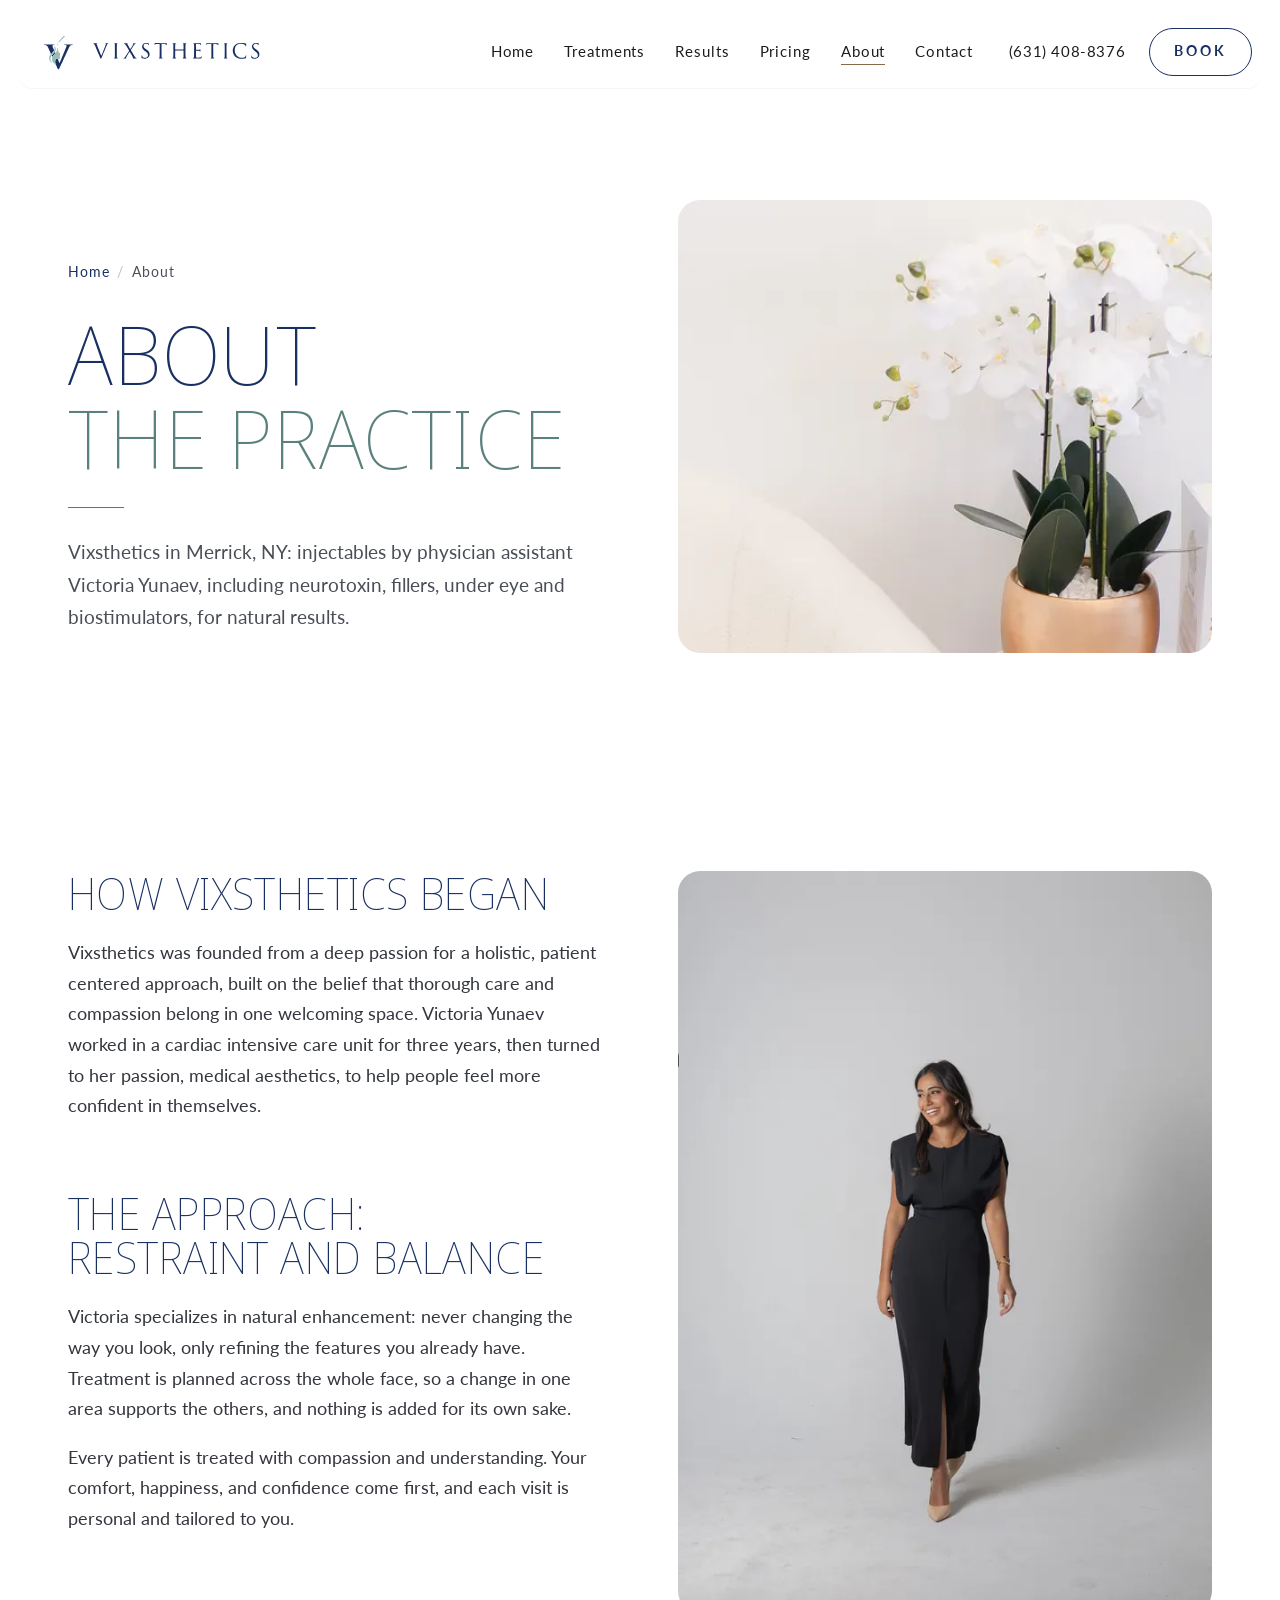
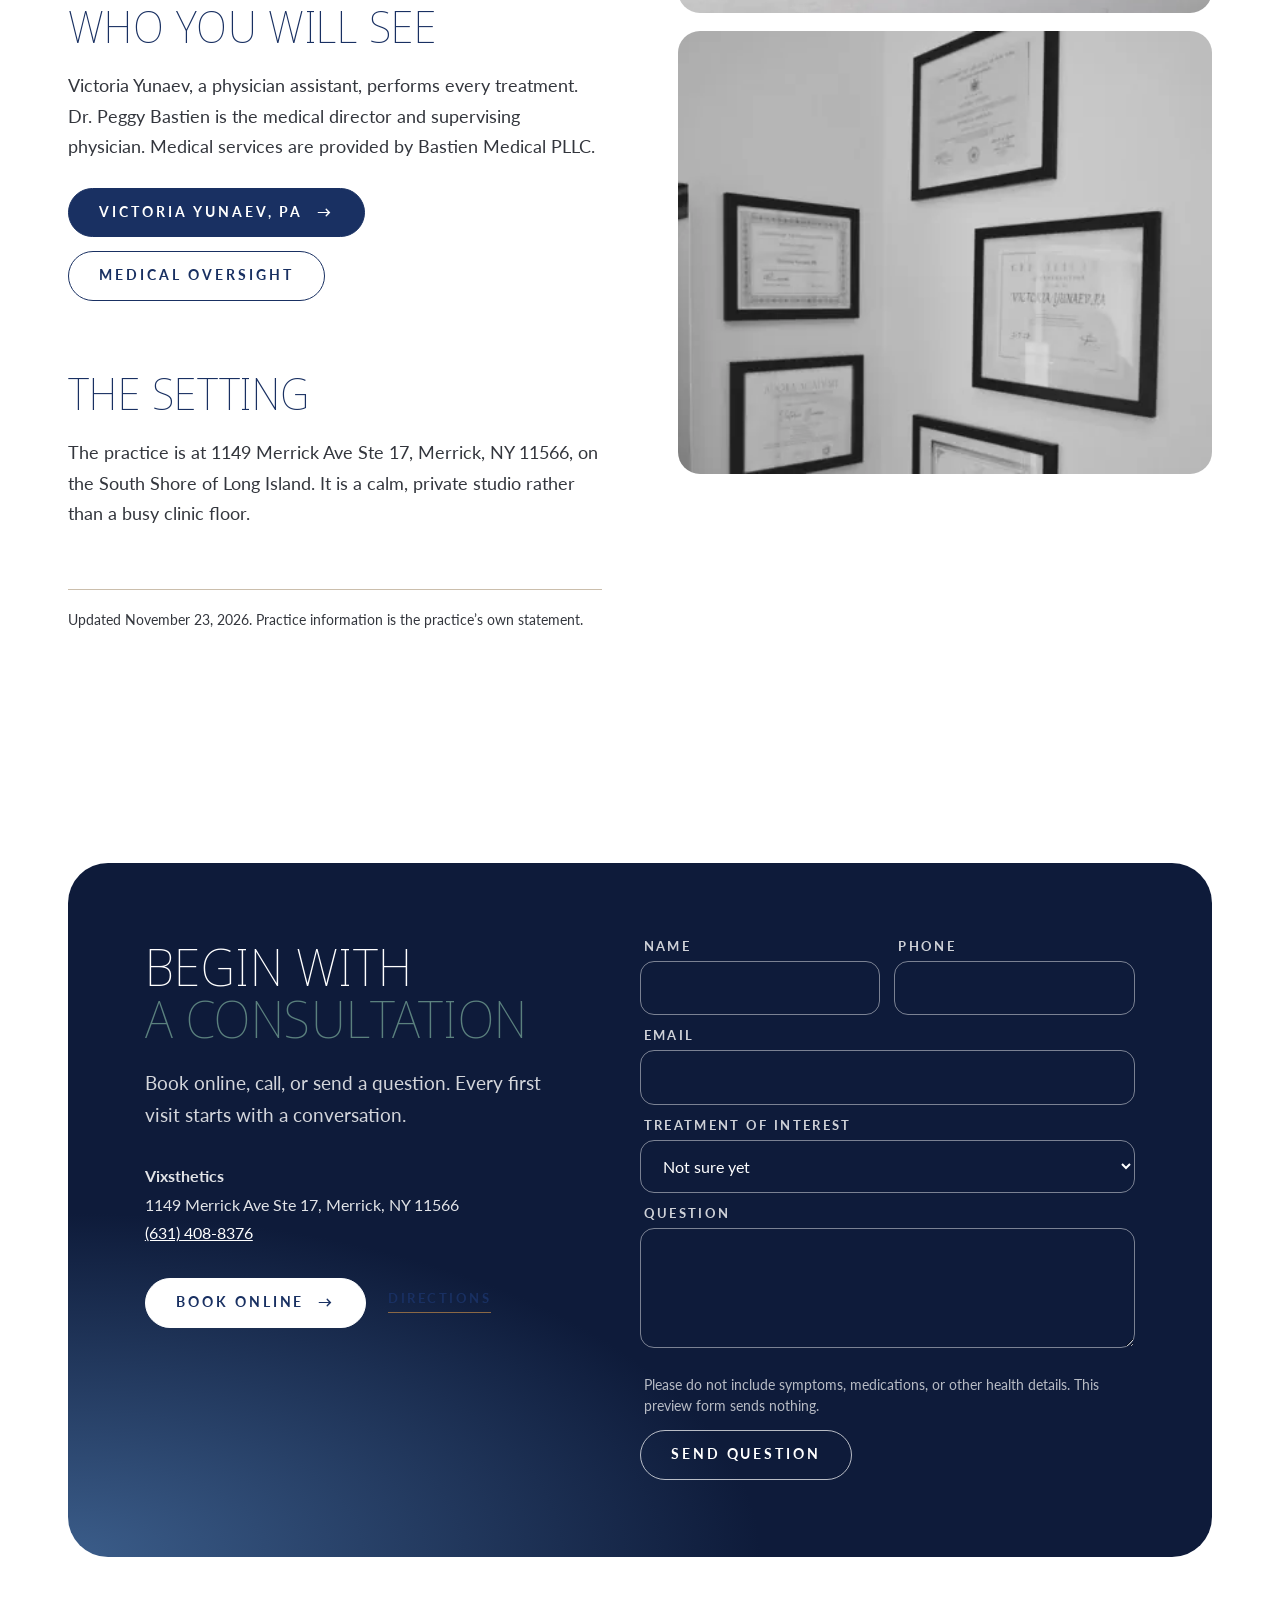
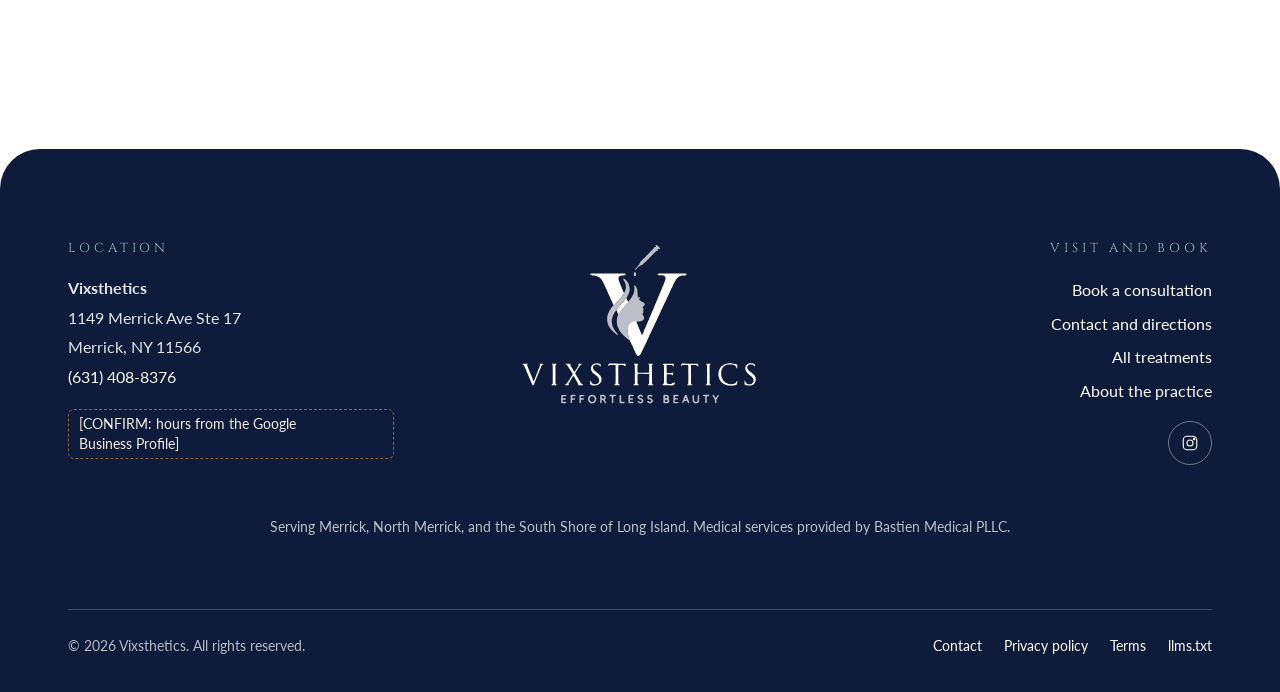
==== commit aadf9e68: "vixsthetics: apply lair-design pass; add lair-design skill Cut decorative motion (word wheel, marque" ====
--- a/vixsthetics/about/index.html
+++ b/vixsthetics/about/index.html
@@ -292,13 +292,13 @@
   <a class="brand" href="../" aria-label="Vixsthetics home"><img class="vm" src="../assets/logo/vmark.svg" width="34" height="36" alt=""><img class="wm" src="../assets/logo/wordmark.svg" width="178" height="21" alt="Vixsthetics"></a>
   <nav class="nav" aria-label="Main"><a href=".././">Home</a><a href="../treatments/">Treatments</a><a href="../results/">Results</a><a href="../pricing/">Pricing</a><a href="../about/" aria-current="page">About</a><a href="../contact/">Contact</a></nav>
   <a class="head-tel" href="tel:+16314088376">(631) 408-8376</a>
-  <a class="btn" href="../book/">Book <span class="arr" aria-hidden="true">&rarr;</span></a>
+  <a class="btn outline" href="../book/">Book</a>
   <button class="menu-btn" type="button" aria-label="Menu" aria-expanded="false" aria-controls="mobile-menu"><span></span><span></span><span></span></button>
  </div>
 </header>
 <div class="mobile-menu" id="mobile-menu" inert><a href=".././">Home</a><a href="../treatments/">Treatments</a><a href="../results/">Results</a><a href="../pricing/">Pricing</a><a href="../about/">About</a><a href="../contact/">Contact</a><a class="btn light" href="../book/">Book a consultation <span class="arr" aria-hidden="true">&rarr;</span></a><a class="mm-tel" href="tel:+16314088376">(631) 408-8376</a></div>
 <main id="main">
-<section class="page-hero has-photo"><div class="wrap split"><div><nav class="crumbs" aria-label="Breadcrumb"><ol><li><a href="../">Home</a></li><li aria-current="page">About</li></ol></nav><p class="eyebrow">About the practice</p><h1>About <span class="h-sage">the&nbsp;practice</span></h1><hr class="rule"><p class="lead speakable">Vixsthetics in Merrick, NY: injectables by physician assistant Victoria Yunaev, including neurotoxin, fillers, under eye and biostimulators, for natural results.</p></div><div class="photo reveal d1"><img src="../assets/img/vixsthetics-treatment-room-detail-800.webp" alt="White orchids and a cream chair in the Vixsthetics studio" loading="eager" fetchpriority="high"></div></div></section><section class="pad"><div class="wrap split" style="align-items:start">
+<section class="page-hero has-photo"><div class="wrap split"><div><nav class="crumbs" aria-label="Breadcrumb"><ol><li><a href="../">Home</a></li><li aria-current="page">About</li></ol></nav><h1>About <span class="h-sage">the&nbsp;practice</span></h1><hr class="rule"><p class="lead speakable">Vixsthetics in Merrick, NY: injectables by physician assistant Victoria Yunaev, including neurotoxin, fillers, under eye and biostimulators, for natural results.</p></div><div class="photo reveal d1"><img src="../assets/img/vixsthetics-treatment-room-detail-800.webp" alt="White orchids and a cream chair in the Vixsthetics studio" loading="eager" fetchpriority="high"></div></div></section><section class="pad"><div class="wrap split" style="align-items:start">
  <div class="prose reveal">
   <h2 id="how-we-began">How Vixsthetics began</h2>
   <p>Vixsthetics was founded from a deep passion for a holistic, patient centered approach, built on the belief that thorough care and compassion belong in one welcoming space. Victoria Yunaev worked in a cardiac intensive care unit for three years, then turned to her passion, medical aesthetics, to help people feel more confident in themselves.</p>
@@ -309,7 +309,7 @@
   <p>Victoria Yunaev, a physician assistant, performs every treatment. Dr. Peggy Bastien is the medical director and supervising physician. Medical services are provided by Bastien Medical PLLC.</p>
   <p style="display:flex;gap:14px;flex-wrap:wrap;margin-top:26px"><a class="btn" href="../victoria-yunaev/">Victoria Yunaev, PA <span class="arr" aria-hidden="true">&rarr;</span></a><a class="btn outline" href="../medical-oversight/">Medical oversight</a></p>
   <h2 id="setting">The setting</h2>
-  <p>The practice is at 1149 Merrick Ave Ste 17, Merrick, NY 11566, on the South Shore of Long Island. It is a calm, private studio rather than a busy clinic floor. <span class="ph">[PHOTO: lobby and treatment room]</span></p>
+  <p>The practice is at 1149 Merrick Ave Ste 17, Merrick, NY 11566, on the South Shore of Long Island. It is a calm, private studio rather than a busy clinic floor.</p>
   <p class="updated">Updated <time datetime="2026-11-23">November 23, 2026</time>. Practice information is the practice&rsquo;s own statement.</p>
  </div>
  <div class="reveal d1" style="display:grid;gap:18px">
@@ -319,11 +319,10 @@
 </div></section>
 <section class="pad-sm"><div class="wrap"><div class="contact-card reveal">
  <div>
-  <p class="label">Get in touch</p>
   <h2>Begin with <span class="h-sage">a&nbsp;consultation</span></h2>
-  <p class="lead" style="margin-top:22px">Book online, call, or send a question. Every first visit starts with a conversation about what you would like to change, and what you would rather keep.</p>
+  <p class="lead" style="margin-top:22px">Book online, call, or send a question. Every first visit starts with a&nbsp;conversation.</p>
   <div class="nap"><strong>Vixsthetics</strong><br>1149 Merrick Ave Ste 17, Merrick, NY 11566<br><a href="tel:+16314088376">(631) 408-8376</a></div>
-  <p style="margin-top:30px;display:flex;gap:12px;flex-wrap:wrap"><a class="btn light" href="https://vixsthetics.janeapp.com/locations/vixsthetics/book" target="_blank" rel="noopener">Book online <span class="arr" aria-hidden="true">&rarr;</span></a><a class="btn ghost-light" href="../contact/">Directions</a></p>
+  <p style="margin-top:30px;display:flex;gap:22px;flex-wrap:wrap;align-items:center"><a class="btn light" href="https://vixsthetics.janeapp.com/locations/vixsthetics/book" target="_blank" rel="noopener">Book online <span class="arr" aria-hidden="true">&rarr;</span></a><a class="textlink" href="../contact/">Directions</a></p>
  </div>
  <form class="f" action="#" method="post" toolname="request_consultation" tooldescription="Ask Vixsthetics in Merrick, NY a question or request a consultation. Never submit health details.">
   <div class="field"><label for="f-name">Name</label><input id="f-name" name="name" autocomplete="name" required></div>
@@ -333,7 +332,7 @@
   <div class="field full"><label for="f-msg">Question</label><textarea id="f-msg" name="message"></textarea></div>
   <input type="hidden" name="ai_source" value="">
   <p class="field full note">Please do not include symptoms, medications, or other health details. This preview form sends nothing.</p>
-  <div class="field full"><button class="btn light" type="submit">Send <span class="arr" aria-hidden="true">&rarr;</span></button></div>
+  <div class="field full"><button class="btn ghost-light" type="submit">Send question</button></div>
   <div class="thanks" role="status"><strong>Thank you.</strong> In the live site this message goes to the practice and you will hear back soon. Nothing was sent from this preview.</div>
  </form>
 </div></div></section>
@@ -365,12 +364,6 @@
   </div>
  </div>
 </footer>
-<a class="btn float-book" href="../book/">Book a consultation <span class="arr" aria-hidden="true">&rarr;</span></a>
-<dialog class="vmodal" id="video-modal" aria-label="Video">
- <button class="close" type="button" aria-label="Close video">&times;</button>
- <div class="frame"><div><p class="eyebrow" style="color:#9ABBB8">Video placeholder</p><p class="vt"></p><p style="margin-top:14px;font-size:14px;opacity:.75">[VIDEO: to be filmed at the practice photo and video shoot. A transcript will sit under each video on the page.]</p></div></div>
- <p class="sum"></p>
-</dialog>
 <script src="../assets/site.js" defer></script>
 </body>
 </html>
--- a/vixsthetics/assets/site.css
+++ b/vixsthetics/assets/site.css
@@ -427,3 +427,28 @@
   .qctrl{gap:10px;flex-wrap:wrap}
   .qctrl .btn{order:3;flex-basis:100%;justify-content:center;max-width:300px;margin:0 auto}
 }
+
+/* ===== lair-design pass (Nov 2026): readable type, calm motion, fewer labels ===== */
+body{font-size:18px}
+@media (max-width:640px){body{font-size:17px}}
+.lead{font-size:clamp(18px,1.5vw,20px)}
+.btn{font-size:13.5px}
+.nav a,.head-tel{font-size:15px}
+.label,.tlist .price,.icard .k,.cred .k,.f label,.qwho{font-size:13px}
+.pcard p,.tlist p,.icard p,.cred p,.steps p,.rcard p,.xcard .tag,.xcard .more p,.tile p,.faq .a,.gnote,.tgroup .gnote{font-size:17px}
+.crumbs,.f .note,.updated,.fbase,.disclosure{font-size:14px!important}
+.site-footer address,.flinks{font-size:16px}
+.prose{max-width:68ch}
+.tlist .sigmark{border:0;padding:0;font-size:12px;letter-spacing:.16em;margin-left:12px}
+.products{margin:46px 0 0;color:rgba(255,255,255,.82);font-size:17px;text-align:center}
+.rcard .k{font:700 12px/1.3 var(--body);letter-spacing:.16em;text-transform:uppercase;color:var(--cognac);margin:0 0 8px}
+.rcard .b{padding:28px 26px 30px}
+.rcard h3{margin-bottom:10px}
+.xcard .in{padding:30px 26px}
+/* Motion only where it explains or responds: no auto zooms, no scroll fades */
+.reveal,.reveal.in{opacity:1;transform:none;transition:none}
+.hero-slides img.on{animation:none;transform:none}
+.vcta>img,.vcta.in-view>img{transform:none}
+.vcta .h-sage,.hero-copy .display .h-sage{color:#CFE2E0}
+.xcards:not(:hover) .xcard.def,.xcard:hover,.xcard:focus-visible{flex:1.8}
+.xcard h3{font-size:clamp(16px,1.3vw,22px);letter-spacing:0;hyphens:none;-webkit-hyphens:none}
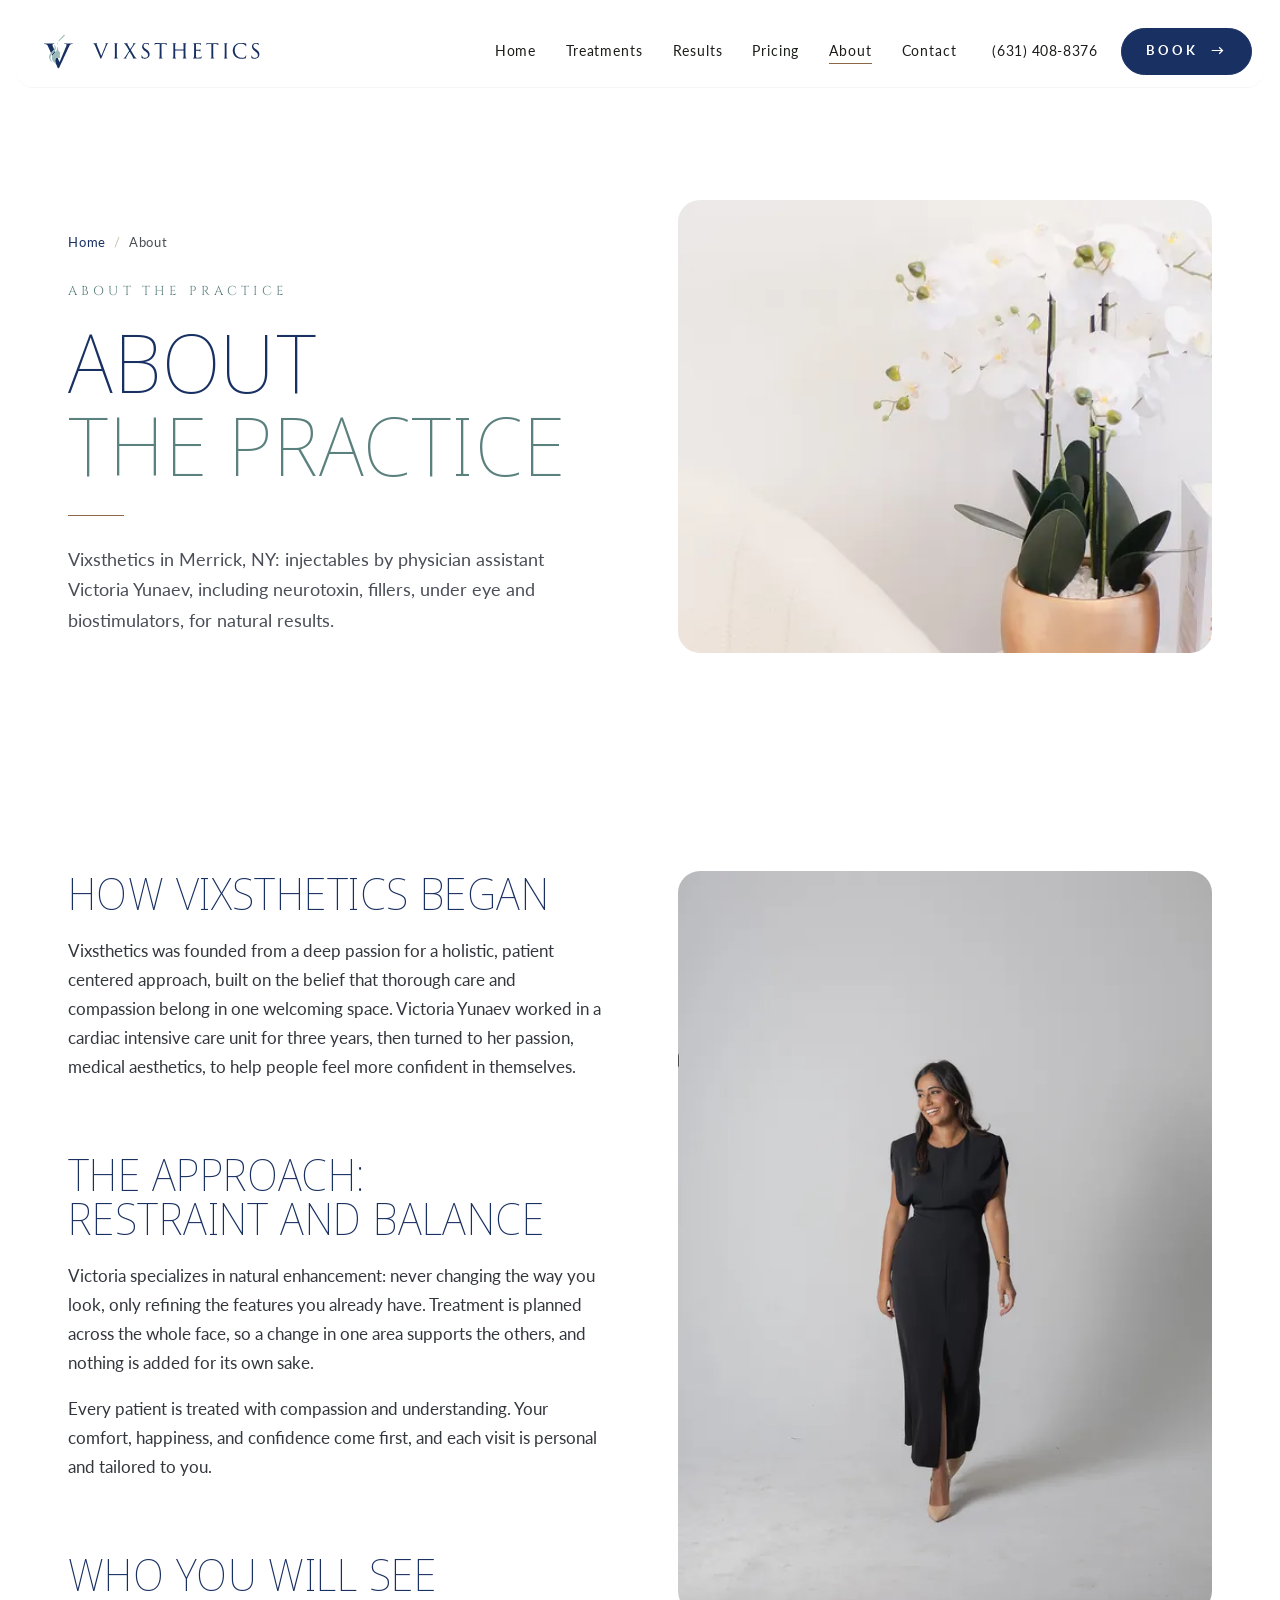
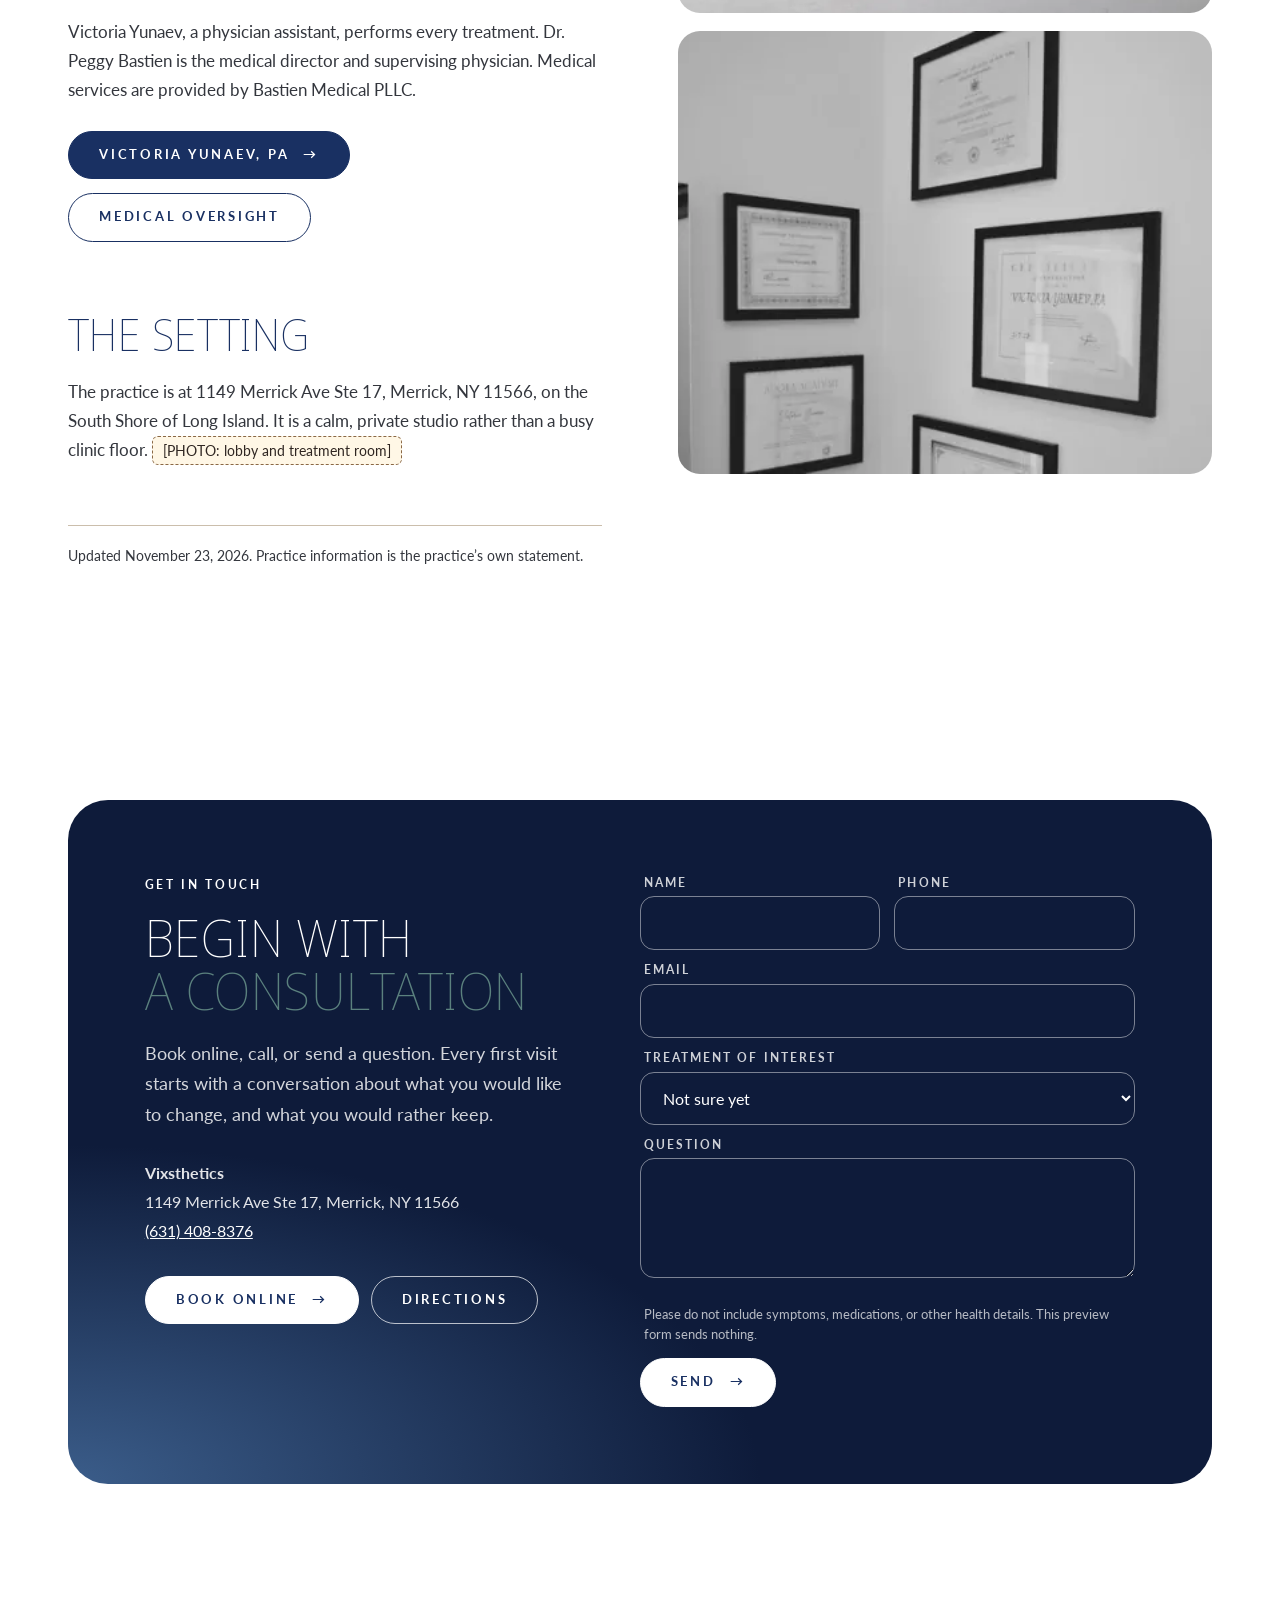
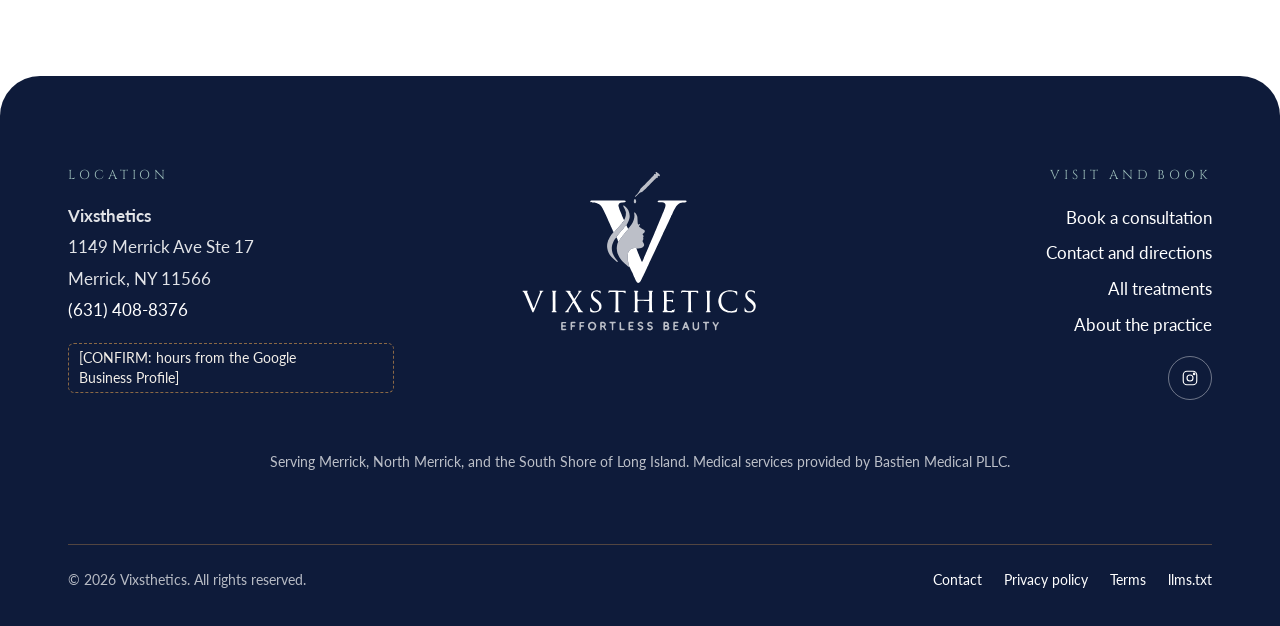
==== commit 4175e579: "vixsthetics: restore first version with full movement The client wants all the movement from the fir" ====
--- a/vixsthetics/about/index.html
+++ b/vixsthetics/about/index.html
@@ -292,13 +292,13 @@
   <a class="brand" href="../" aria-label="Vixsthetics home"><img class="vm" src="../assets/logo/vmark.svg" width="34" height="36" alt=""><img class="wm" src="../assets/logo/wordmark.svg" width="178" height="21" alt="Vixsthetics"></a>
   <nav class="nav" aria-label="Main"><a href=".././">Home</a><a href="../treatments/">Treatments</a><a href="../results/">Results</a><a href="../pricing/">Pricing</a><a href="../about/" aria-current="page">About</a><a href="../contact/">Contact</a></nav>
   <a class="head-tel" href="tel:+16314088376">(631) 408-8376</a>
-  <a class="btn outline" href="../book/">Book</a>
+  <a class="btn" href="../book/">Book <span class="arr" aria-hidden="true">&rarr;</span></a>
   <button class="menu-btn" type="button" aria-label="Menu" aria-expanded="false" aria-controls="mobile-menu"><span></span><span></span><span></span></button>
  </div>
 </header>
 <div class="mobile-menu" id="mobile-menu" inert><a href=".././">Home</a><a href="../treatments/">Treatments</a><a href="../results/">Results</a><a href="../pricing/">Pricing</a><a href="../about/">About</a><a href="../contact/">Contact</a><a class="btn light" href="../book/">Book a consultation <span class="arr" aria-hidden="true">&rarr;</span></a><a class="mm-tel" href="tel:+16314088376">(631) 408-8376</a></div>
 <main id="main">
-<section class="page-hero has-photo"><div class="wrap split"><div><nav class="crumbs" aria-label="Breadcrumb"><ol><li><a href="../">Home</a></li><li aria-current="page">About</li></ol></nav><h1>About <span class="h-sage">the&nbsp;practice</span></h1><hr class="rule"><p class="lead speakable">Vixsthetics in Merrick, NY: injectables by physician assistant Victoria Yunaev, including neurotoxin, fillers, under eye and biostimulators, for natural results.</p></div><div class="photo reveal d1"><img src="../assets/img/vixsthetics-treatment-room-detail-800.webp" alt="White orchids and a cream chair in the Vixsthetics studio" loading="eager" fetchpriority="high"></div></div></section><section class="pad"><div class="wrap split" style="align-items:start">
+<section class="page-hero has-photo"><div class="wrap split"><div><nav class="crumbs" aria-label="Breadcrumb"><ol><li><a href="../">Home</a></li><li aria-current="page">About</li></ol></nav><p class="eyebrow">About the practice</p><h1>About <span class="h-sage">the&nbsp;practice</span></h1><hr class="rule"><p class="lead speakable">Vixsthetics in Merrick, NY: injectables by physician assistant Victoria Yunaev, including neurotoxin, fillers, under eye and biostimulators, for natural results.</p></div><div class="photo reveal d1"><img src="../assets/img/vixsthetics-treatment-room-detail-800.webp" alt="White orchids and a cream chair in the Vixsthetics studio" loading="eager" fetchpriority="high"></div></div></section><section class="pad"><div class="wrap split" style="align-items:start">
  <div class="prose reveal">
   <h2 id="how-we-began">How Vixsthetics began</h2>
   <p>Vixsthetics was founded from a deep passion for a holistic, patient centered approach, built on the belief that thorough care and compassion belong in one welcoming space. Victoria Yunaev worked in a cardiac intensive care unit for three years, then turned to her passion, medical aesthetics, to help people feel more confident in themselves.</p>
@@ -309,7 +309,7 @@
   <p>Victoria Yunaev, a physician assistant, performs every treatment. Dr. Peggy Bastien is the medical director and supervising physician. Medical services are provided by Bastien Medical PLLC.</p>
   <p style="display:flex;gap:14px;flex-wrap:wrap;margin-top:26px"><a class="btn" href="../victoria-yunaev/">Victoria Yunaev, PA <span class="arr" aria-hidden="true">&rarr;</span></a><a class="btn outline" href="../medical-oversight/">Medical oversight</a></p>
   <h2 id="setting">The setting</h2>
-  <p>The practice is at 1149 Merrick Ave Ste 17, Merrick, NY 11566, on the South Shore of Long Island. It is a calm, private studio rather than a busy clinic floor.</p>
+  <p>The practice is at 1149 Merrick Ave Ste 17, Merrick, NY 11566, on the South Shore of Long Island. It is a calm, private studio rather than a busy clinic floor. <span class="ph">[PHOTO: lobby and treatment room]</span></p>
   <p class="updated">Updated <time datetime="2026-11-23">November 23, 2026</time>. Practice information is the practice&rsquo;s own statement.</p>
  </div>
  <div class="reveal d1" style="display:grid;gap:18px">
@@ -319,10 +319,11 @@
 </div></section>
 <section class="pad-sm"><div class="wrap"><div class="contact-card reveal">
  <div>
+  <p class="label">Get in touch</p>
   <h2>Begin with <span class="h-sage">a&nbsp;consultation</span></h2>
-  <p class="lead" style="margin-top:22px">Book online, call, or send a question. Every first visit starts with a&nbsp;conversation.</p>
+  <p class="lead" style="margin-top:22px">Book online, call, or send a question. Every first visit starts with a conversation about what you would like to change, and what you would rather keep.</p>
   <div class="nap"><strong>Vixsthetics</strong><br>1149 Merrick Ave Ste 17, Merrick, NY 11566<br><a href="tel:+16314088376">(631) 408-8376</a></div>
-  <p style="margin-top:30px;display:flex;gap:22px;flex-wrap:wrap;align-items:center"><a class="btn light" href="https://vixsthetics.janeapp.com/locations/vixsthetics/book" target="_blank" rel="noopener">Book online <span class="arr" aria-hidden="true">&rarr;</span></a><a class="textlink" href="../contact/">Directions</a></p>
+  <p style="margin-top:30px;display:flex;gap:12px;flex-wrap:wrap"><a class="btn light" href="https://vixsthetics.janeapp.com/locations/vixsthetics/book" target="_blank" rel="noopener">Book online <span class="arr" aria-hidden="true">&rarr;</span></a><a class="btn ghost-light" href="../contact/">Directions</a></p>
  </div>
  <form class="f" action="#" method="post" toolname="request_consultation" tooldescription="Ask Vixsthetics in Merrick, NY a question or request a consultation. Never submit health details.">
   <div class="field"><label for="f-name">Name</label><input id="f-name" name="name" autocomplete="name" required></div>
@@ -332,7 +333,7 @@
   <div class="field full"><label for="f-msg">Question</label><textarea id="f-msg" name="message"></textarea></div>
   <input type="hidden" name="ai_source" value="">
   <p class="field full note">Please do not include symptoms, medications, or other health details. This preview form sends nothing.</p>
-  <div class="field full"><button class="btn ghost-light" type="submit">Send question</button></div>
+  <div class="field full"><button class="btn light" type="submit">Send <span class="arr" aria-hidden="true">&rarr;</span></button></div>
   <div class="thanks" role="status"><strong>Thank you.</strong> In the live site this message goes to the practice and you will hear back soon. Nothing was sent from this preview.</div>
  </form>
 </div></div></section>
@@ -364,6 +365,12 @@
   </div>
  </div>
 </footer>
+<a class="btn float-book" href="../book/">Book a consultation <span class="arr" aria-hidden="true">&rarr;</span></a>
+<dialog class="vmodal" id="video-modal" aria-label="Video">
+ <button class="close" type="button" aria-label="Close video">&times;</button>
+ <div class="frame"><div><p class="eyebrow" style="color:#9ABBB8">Video placeholder</p><p class="vt"></p><p style="margin-top:14px;font-size:14px;opacity:.75">[VIDEO: to be filmed at the practice photo and video shoot. A transcript will sit under each video on the page.]</p></div></div>
+ <p class="sum"></p>
+</dialog>
 <script src="../assets/site.js" defer></script>
 </body>
 </html>
--- a/vixsthetics/assets/site.css
+++ b/vixsthetics/assets/site.css
@@ -427,28 +427,3 @@
   .qctrl{gap:10px;flex-wrap:wrap}
   .qctrl .btn{order:3;flex-basis:100%;justify-content:center;max-width:300px;margin:0 auto}
 }
-
-/* ===== lair-design pass (Nov 2026): readable type, calm motion, fewer labels ===== */
-body{font-size:18px}
-@media (max-width:640px){body{font-size:17px}}
-.lead{font-size:clamp(18px,1.5vw,20px)}
-.btn{font-size:13.5px}
-.nav a,.head-tel{font-size:15px}
-.label,.tlist .price,.icard .k,.cred .k,.f label,.qwho{font-size:13px}
-.pcard p,.tlist p,.icard p,.cred p,.steps p,.rcard p,.xcard .tag,.xcard .more p,.tile p,.faq .a,.gnote,.tgroup .gnote{font-size:17px}
-.crumbs,.f .note,.updated,.fbase,.disclosure{font-size:14px!important}
-.site-footer address,.flinks{font-size:16px}
-.prose{max-width:68ch}
-.tlist .sigmark{border:0;padding:0;font-size:12px;letter-spacing:.16em;margin-left:12px}
-.products{margin:46px 0 0;color:rgba(255,255,255,.82);font-size:17px;text-align:center}
-.rcard .k{font:700 12px/1.3 var(--body);letter-spacing:.16em;text-transform:uppercase;color:var(--cognac);margin:0 0 8px}
-.rcard .b{padding:28px 26px 30px}
-.rcard h3{margin-bottom:10px}
-.xcard .in{padding:30px 26px}
-/* Motion only where it explains or responds: no auto zooms, no scroll fades */
-.reveal,.reveal.in{opacity:1;transform:none;transition:none}
-.hero-slides img.on{animation:none;transform:none}
-.vcta>img,.vcta.in-view>img{transform:none}
-.vcta .h-sage,.hero-copy .display .h-sage{color:#CFE2E0}
-.xcards:not(:hover) .xcard.def,.xcard:hover,.xcard:focus-visible{flex:1.8}
-.xcard h3{font-size:clamp(16px,1.3vw,22px);letter-spacing:0;hyphens:none;-webkit-hyphens:none}
